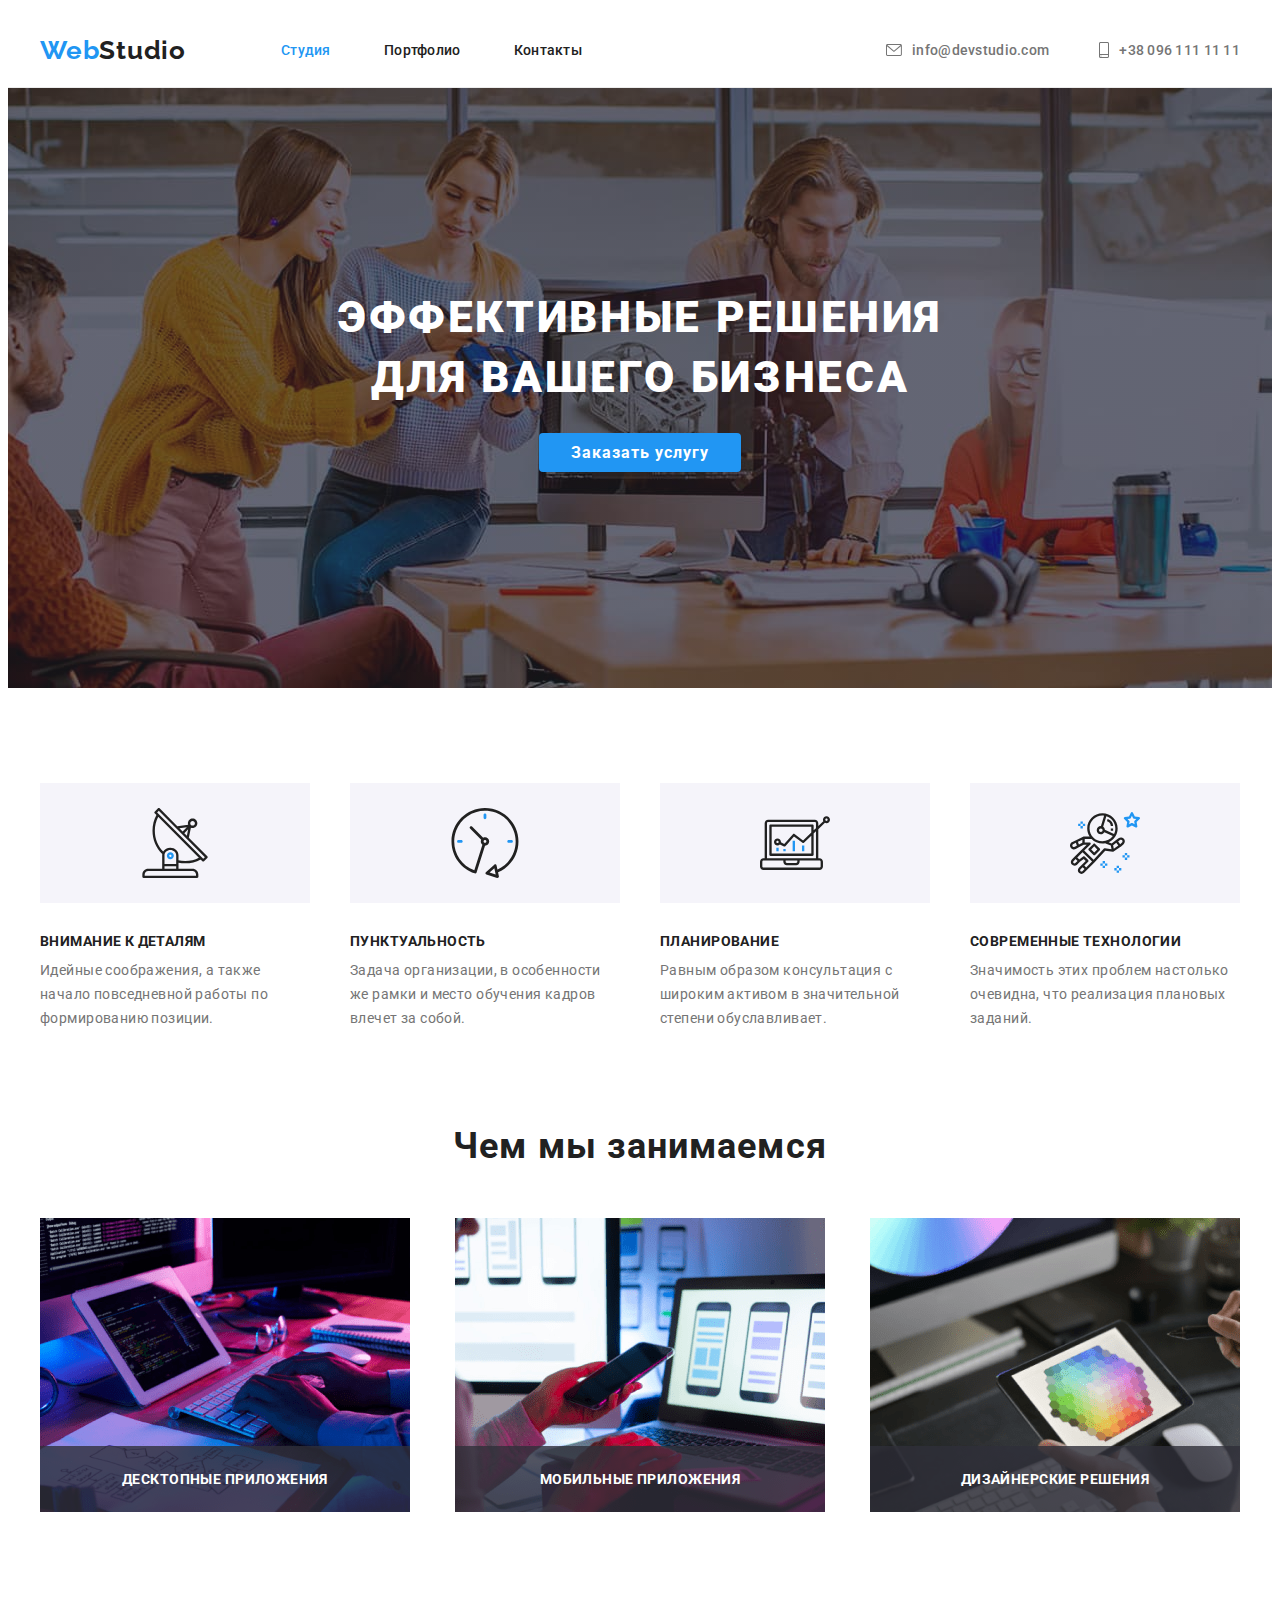
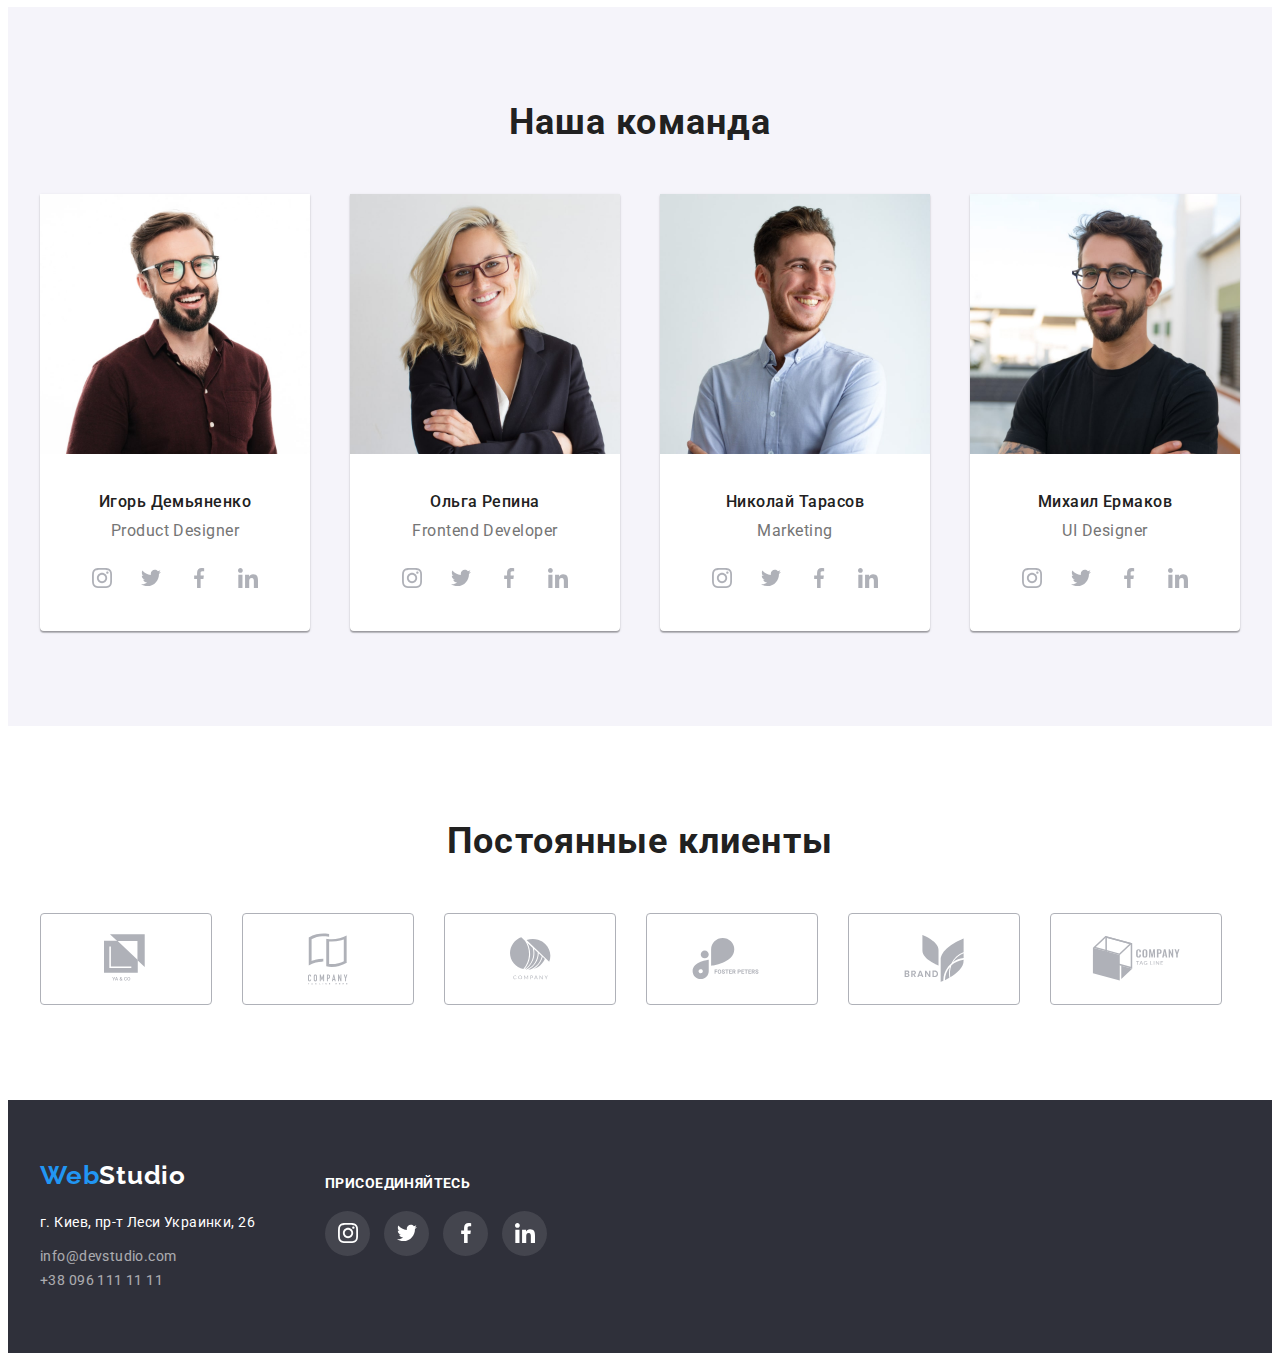
==== index.html @ 0954d355 "1" ====
<!DOCTYPE html>
<html lang="ru">

<head>
    <meta charset="UTF-8" />
    <meta name="viewport" content="width=device-width, initial-scale=1.0" />
    <title>Студия</title>
    <link
        href="https://fonts.googleapis.com/css2?family=Raleway:wght@700&family=Roboto:wght@400;500;700;900&display=swap"
        rel="stylesheet" />
    <link rel="stylesheet" href="https://cdnjs.cloudflare.com/ajax/libs/modern-normalize/1.0.0/modern-normalize.min.css"
        integrity="sha512-ISS7cAi1PEhQ8jnbJpJZMd29NlhNj4AWYyLOSp2CE/CsHxTCu+r+t0D2yoJudVrd0/8fTVPUVDzY5Tvli75u/g=="
        crossorigin="anonymous" />
    <link rel="stylesheet" href="./css/styles.css" />
</head>

<body>
    <!-- навигация+лого -->
    <header class="header">
        <div class="container">
            <nav class="main-nav">
                <a href="./index.html" class="logo"><span>Web</span>Studio</a>
                <ul class="list">
                    <li class="site-nav item">
                        <a href="" class="site-nav current">Студия</a>
                    </li>
                    <li class="site-nav item">
                        <a href="./portfolio.html">Портфолио</a>
                    </li>
                    <li class="site-nav item"><a href="">Контакты</a>
                    </li>
                </ul>
                <ul class="header-mail-tel">
                    <li class="header-center">
                        <a href="" class="link-icons-header item header-center">
                            <svg class="icon-contacts-header" width="16" height="12">
                                <use href="./img/sprite.svg#icon-envelope"></use>
                            </svg>
                            info@devstudio.com
                        </a>
                        <a href="" class="link-icons-header item header-center">
                            <svg class="icon-contacts-header" width="10" height="16">
                                <use href="./img/sprite.svg#icon-smartphone"></use>
                            </svg>
                            +38 096 111 11 11
                        </a>
                    </li>
                </ul>
            </nav>
        </div>
    </header>
    <main>
        <!-- Герой -->
        <div class="overlay">
            <section class="hero">
                <div class="container">
                    <h1 class="hero-title">
                        Эффективные решения<br />для вашего бизнеса
                    </h1>
                    <a href="" class="button" data-modal-open>Заказать услугу</a>
                </div>
            </section>
        </div>
        <!-- Особенности -->
        <section class="section no-padding-bottom">
            <div class="container">
                <!-- <h2>Особенности</h2> -->
                <ul class="section-features list">
                    <li class="features-icons">
                        <div class="background">
                            <svg class="icons-items" width="70" height="70">
                                <use href="./img/sprite.svg#icon-antenna"></use>
                            </svg>
                        </div>
                        <h3 class="section-title-features">Внимание к деталям</h3>
                        <p class="selection-text">
                            Идейные соображения, а также начало повседневной работы по
                            формированию позиции.
                        </p>
                    </li>
                    <li class="features-icons">
                        <div class="background">
                            <svg class="icons-items" width="70" height="70">
                                <use href="./img/sprite.svg#icon-clock"></use>
                            </svg>
                        </div>
                        <h3 class="section-title-features">Пунктуальность</h3>
                        <p class="selection-text">
                            Задача организации, в особенности же рамки и место обучения
                            кадров влечет за собой.
                        </p>
                    </li>
                    <li class="features-icons">
                        <div class="background">
                            <svg class="icons-items" width="70" height="70">
                                <use href="./img/sprite.svg#icon-diagram"></use>
                            </svg>
                        </div>
                        <h3 class="section-title-features">Планирование</h3>
                        <p class="selection-text">
                            Равным образом консультация с широким активом в значительной
                            степени обуславливает.
                        </p>
                    </li>
                    <li class="features-icons">
                        <div class="background">
                            <svg class="icons-items" width="70" height="70">
                                <use href="./img/sprite.svg#icon-astronaut"></use>
                            </svg>
                        </div>
                        <h3 class="section-title-features">Современные технологии</h3>
                        <p class="selection-text">
                            Значимость этих проблем настолько очевидна, что реализация
                            плановых заданий.
                        </p>
                    </li>
                </ul>
            </div>
        </section>
        <!-- Чем мы занимаемся -->
        <section class="section">
            <div class="container">
                <h2 class="section-title">Чем мы занимаемся</h2>
                <ul class="img-works list">
                    <li class="works-items list">
                        <img src="./img/img.png" alt="компьютер" width="370" />
                        <p class="img-works-title">Десктопные приложения</p>
                    </li>
                    <li class="works-items">
                        <img src="./img/img1.png" alt="телефон" width="370" />
                        <p class="img-works-title">Мобильные приложения</p>
                    </li>
                    <li class="works-items">
                        <img src="./img/img2.png" alt="планшет" width="370" />
                        <p class="img-works-title">Дизайнерские решения</p>
                    </li>
                </ul>
            </div>
        </section>
        <!-- Наша команда -->
        <section class="section center team no-padding-bottom">
            <div class="container">
                <h2 class="section-title">Наша команда</h2>
                <ul class="section-names list">
                    <li class="section-names-shadow">
                        <img src="./img/1.jpg" alt="Игорь" width="270" />
                        <div class="section-title-name-position">
                            <h3 class="section-title-names">Игорь Демьяненко</h3>
                            <p class="section-title-position">Product Designer</p>
                            <a href="" class="link-social-icons decoration-no">
                                <svg class="names-social-icons" width="20" height="20">
                                    <use href="./img/sprite.svg#icon-instagram">
                                    </use>
                                </svg>
                            </a>
                            <a href="" class="link-social-icons decoration-no">
                                <svg class="" width="20" height="20">
                                    <use href="./img/sprite.svg#icon-twitter">
                                    </use>
                                </svg>
                            </a>
                            <a href="" class="link-social-icons decoration-no">
                                <svg class="" width="20" height="20">
                                    <use href="./img/sprite.svg#icon-facebook">
                                    </use>
                                </svg>
                            </a>
                            <a href="" class="link-social-icons decoration-no">
                                <svg class="" width="20" height="20">
                                    <use href="./img/sprite.svg#icon-linkedin">
                                    </use>
                                </svg>
                            </a>
                        </div>
                    </li>
                    <li class="section-names-shadow">
                        <img src="./img/2.jpg" alt="Ольга" width="270" />
                        <div class="section-title-name-position list">
                            <h3 class="section-title-names">Ольга Репина</h3>
                            <p class="section-title-position">Frontend Developer</p>
                            <a href="" class="link-social-icons decoration-no">
                                <svg class="names-social-icons" width="20" height="20">
                                    <use href="./img/sprite.svg#icon-instagram">
                                    </use>
                                </svg>
                            </a>
                            <a href="" class="link-social-icons decoration-no">
                                <svg class="names-social-icons" width="20" height="20">
                                    <use href="./img/sprite.svg#icon-twitter">
                                    </use>
                                </svg>
                            </a>
                            <a href="" class="link-social-icons decoration-no">
                                <svg class="names-social-icons" width="20" height="20">
                                    <use href="./img/sprite.svg#icon-facebook">
                                    </use>
                                </svg>
                            </a>
                            <a href="" class="link-social-icons decoration-no">
                                <svg class="names-social-icons" width="20" height="20">
                                    <use href="./img/sprite.svg#icon-linkedin">
                                    </use>
                                </svg>
                            </a>
                        </div>
                    </li>
                    <li class="section-names-shadow">
                        <img src="./img/3.jpg" alt="Николай" width="270" />
                        <div class="section-title-name-position">
                            <h3 class="section-title-names">Николай Тарасов</h3>
                            <p class="section-title-position">Marketing</p>
                            <a href="" class="link-social-icons decoration-no">
                                <svg class="names-social-icons" width="20" height="20">
                                    <use href="./img/sprite.svg#icon-instagram">
                                    </use>
                                </svg>
                            </a>
                            <a href="" class="link-social-icons decoration-no">
                                <svg class="names-social-icons" width="20" height="20">
                                    <use href="./img/sprite.svg#icon-twitter">
                                    </use>
                                </svg>
                            </a>
                            <a href="" class="link-social-icons decoration-no">
                                <svg class="names-social-icons" width="20" height="20">
                                    <use href="./img/sprite.svg#icon-facebook">
                                    </use>
                                </svg>
                            </a>
                            <a href="" class="link-social-icons decoration-no">
                                <svg class="names-social-icons" width="20" height="20">
                                    <use href="./img/sprite.svg#icon-linkedin">
                                    </use>
                                </svg>
                            </a>
                        </div>
                    </li>
                    <li class="section-names-shadow">
                        <img src="./img/4.jpg" alt="Михаил" width="270" />
                        <div class="section-title-name-position">
                            <h3 class="section-title-names">Михаил Ермаков</h3>
                            <p class="section-title-position">UI Designer</p>
                            <a href="" class="link-social-icons decoration-no">
                                <svg class="names-social-icons" width="20" height="20">
                                    <use href="./img/sprite.svg#icon-instagram">
                                    </use>
                                </svg>
                            </a>
                            <a href="" class="link-social-icons decoration-no">
                                <svg class="names-social-icons" width="20" height="20">
                                    <use href="./img/sprite.svg#icon-twitter">
                                    </use>
                                </svg>
                            </a>
                            <a href="" class="link-social-icons decoration-no">
                                <svg class="names-social-icons" width="20" height="20">
                                    <use href="./img/sprite.svg#icon-facebook">
                                    </use>
                                </svg>
                            </a>
                            <a href="" class="link-social-icons decoration-no">
                                <svg class="names-social-icons" width="20" height="20">
                                    <use href="./img/sprite.svg#icon-linkedin">
                                    </use>
                                </svg>
                            </a>
                        </div>
                    </li>
                </ul>
            </div>
        </section>
        <!-- Постоянные клиенты -->
        <section class="section center">
            <div class="container">
                <h2 class="section-title">Постоянные клиенты</h2>
                <ul class="clients list">
                    <li class="">
                        <a href="" class="clients-button list">
                            <svg class="clients-icons" width="45px" height="50px">
                                <use href="./img/sprite.svg#icon-logo-1"></use>
                            </svg>
                        </a>
                    </li>
                    <li class="">
                        <a href="" class="clients-button list">
                            <svg class="clients-icons" width="40px" height="52px">
                                <use href="./img/sprite.svg#icon-logo-2"></use>
                            </svg>
                        </a>
                    </li>
                    <li class="">
                        <a href="" class="clients-button list">
                            <svg class="clients-icons" width="41px" height="43px">
                                <use href="./img/sprite.svg#icon-logo-3"></use>
                            </svg>
                        </a>
                    </li>
                    <li class="">
                        <a href="" class="clients-button list">
                            <svg class="clients-icons" width="80px" height="42px">
                                <use href="./img/sprite.svg#icon-logo-4"></use>
                            </svg>
                        </a>
                    </li>
                    <li class="">
                        <a class="clients-button list">
                            <svg class="clients-icons" width="60px" height="47px">
                                <use href="./img/sprite.svg#icon-logo-5"></use>
                            </svg>
                        </a>
                    </li>
                    <li class="">
                        <a class="clients-button list">
                            <svg class="clients-icons" width="89px" height="45px">
                                <use href="./img/sprite.svg#icon-logo-6"></use>
                            </svg>
                        </a>
                    </li>
                </ul>
            </div>
        </section>
    </main>
    <!-- Подвал -->
    <footer class="footer">
        <div class="container footer-container-list">
            <div class="footer-container">
                <div class="footer-container-items">
                    <a href="./index.html" class="logo-footer"><span>Web</span>Studio</a>
                </div>
                <ul class="footer-contacts footer-container-items list">
                    <li class="footer-address">г. Киев, пр-т Леси Украинки, 26</li>
                    <li class="footer-address-mail-tel">
                        <a href="mailto:">info@devstudio.com</a>
                    </li>
                    <li class="footer-address-mail-tel">
                        <a href="tel:">+38 096 111 11 11</a>
                    </li>
                </ul>
            </div>
            <ul class="footer-icons list">
                <li class="">
                    <h3 class="section-title-footer">присоединяйтесь</h3>
                    <a href="" class="link-social-icons-footer">
                        <svg class="" width="20" height="20">
                            <use href="./img/sprite.svg#icon-instagram">
                            </use>
                        </svg>
                    </a>
                    <a href="" class="link-social-icons-footer">
                        <svg class="" width="20" height="20">
                            <use href="./img/sprite.svg#icon-twitter">
                            </use>
                        </svg>
                    </a>
                    <a href="" class="link-social-icons-footer">
                        <svg class="" width="20" height="20">
                            <use href="./img/sprite.svg#icon-facebook">
                            </use>
                        </svg>
                    </a>
                    <a href="" class="link-social-icons-footer">
                        <svg class="" width="20" height="20">
                            <use href="./img/sprite.svg#icon-linkedin">
                            </use>
                        </svg>
                    </a>
                </li>
            </ul>
        </div>
    </footer>
    <div class="backdrop is-hidden" data-modal>
        <div class="modal">
            <button type="button" class="close-btn" data-modal-close>
                <svg width="11" height="11">
                    <use href="./img/sprite.svg#icon-close-black-18dp">

                    </use>
                </svg>
            </button>
        </div>
    </div>
    <script src="./js/modal.js"></script>
</body>

</html>
---- css/styles.css ----
:root {
  --primary-text-color: #212121;
  --title-text-color: #757575;
  --accent-color: #2196f3;
  --white-color: #ffffff;
  --background: #2f303a;
  --button-bgr: #f5f4fa;
  --bacground-secondary: #f5f4fa;
  --icons: #afb1b8;
  --timing-function: cubic-bezier(0.4, 0, 0.2, 1);
}

body {
  background: #ffffff;
  color: #212121;
  font-family: Roboto, sans-serif;
}

/* Цвет основного текста #212121; */
/* вторичный текст текста  #757575 */
/* белый #FFFFFF */
/* акцент #2196F3 */
/* вторичный цвет фона #E5E5E5 */
h1,
h2,
h3,
h4,
p {
  margin: 0;
}
.logo,
.logo-footer {
  color: var(--primary-text-color);
  font-family: Raleway;
  font-weight: 700;
  font-size: 26px;
  line-height: 1.192;
  letter-spacing: 0.03em;
  text-decoration: none;
}
.logo {
  margin-right: 45px;
}
.logo span {
  color: var(--accent-color);
}
.container {
  width: 1200px;
  padding-left: 15px;
  padding-right: 15px;
  margin-left: auto;
  margin-right: auto;
}

/* header */

.header {
  font-size: 14px;
  line-height: 1.142;
  letter-spacing: 0.02em;
  padding-top: 20px;
  padding-bottom: 15px;
  border-bottom: 1px solid #ececec;
}
.main-nav {
  display: flex;
  align-items: center;
}
.site-nav {
  display: initial;
  position: relative;
  padding-top: 25px;
  padding-bottom: 29px;
  left: 0;
  bottom: 0;
  margin-left: 50px;
}
.site-nav::after {
  content: "";
  position: absolute;
  left: 0;
  bottom: 0;
  display: block;
  width: 0%;
  height: 5px;
  background-color: var(--accent-color);
  transition: width 250ms var(--timing-function);
}
.site-nav:hover::after {
  width: 100%;
}

.site-nav a {
  color: var(--primary-text-color);
  text-decoration: none;
  font-weight: 500;
  margin: 0;

  transition-property: color;
  transition-duration: 250ms;
  transition-timing-function: cubic-bezier(0.4, 0, 0.2, 1);
}
.site-nav .item + .item {
  margin-left: 40px;
}
.site-nav .item {
  list-style: none;
  margin-left: 90px;
}
.site-nav :hover,
.site-nav :focus {
  color: var(--accent-color);
}
.site-nav.current {
  color: var(--accent-color);
}
.header-mail-tel {
  align-items: center;
  font-weight: 500;
  margin-left: auto;
  list-style: none;
}
.header-mail-tel .item + .item {
  padding-left: 50px;
}
.header-center {
  display: flex;
  align-items: center;
}
.link-icons-header:hover .icon-contacts-header {
  fill: var(--accent-color);
}
.link-icons-header:hover {
  color: var(--accent-color);
}
.icon-contacts-header {
  fill: var(--title-text-color);
  margin-right: 10px;
  transition-property: fill;
  transition-duration: 250ms;
  transition-timing-function: cubic-bezier(0.4, 0, 0.2, 1);
}
.link-icons-header {
  color: var(--title-text-color);
  text-decoration: none;
  transition-property: color;
  transition-duration: 250ms;
  transition-timing-function: cubic-bezier(0.4, 0, 0.2, 1);
}
/* Герой */
.overlay {
  max-width: 1600px;
  min-height: 600px;
  margin-left: auto;
  margin-right: auto;
  background-image: linear-gradient(
      to right,
      rgba(47, 48, 58, 0.4),
      rgba(47, 48, 58, 0.4)
    ),
    url(../img/bg.jpg);
  background-repeat: no-repeat;
  background-position: center;
  background-size: cover;
}
.hero {
  text-align: center;
  margin: 0;
  padding-bottom: 200px;
  padding-top: 200px;
}
.hero-title {
  margin: 0;
  font-weight: 900;
  font-size: 44px;
  line-height: 1.363;
  letter-spacing: 0.06em;
  text-transform: uppercase;
  color: var(--white-color);
  padding-bottom: 30px;
}
/* Button */
.button {
  min-width: 200px;
  color: var(--white-color);
  background: var(--accent-color);
  border-radius: 4px;
  padding: 10px 32px;
  font-weight: bold;
  font-size: 16px;
  line-height: 1.875;
  text-decoration: none;
  letter-spacing: 0.06em;
  box-shadow: 0px 4px 4px rgba(0, 0, 0, 0.15);
}
.button-portfolio {
  display: inline-block;
  list-style: none;
  font-size: 16px;
  line-height: 1.625;
  letter-spacing: 0.03em;
  padding-bottom: 50px;
  margin: 0;
  padding-left: 0;
}
.button-portfolio-item {
  background-color: var(--button-bgr);
  border-radius: 4px;
  color: var(--primary-text-color);
  padding: 6px 22px;
  border: none;
  line-height: 1.625;
  text-align: center;
  font-weight: 500;

  transition-property: color, background-color, box-shadow;
  transition-duration: 250ms;
  transition-timing-function: cubic-bezier(0.4, 0, 0.2, 1);
}
.button-portfolio-item:hover,
.button-portfolio-item:focus {
  min-width: 70px;
  border-radius: 4px;
  color: var(--white-color);
  background-color: var(--accent-color);
  text-align: center;
  border: none;
  box-shadow: 0px 4px 4px rgba(0, 0, 0, 0.15);
  cursor: pointer;
}
.button-portfolio {
  display: flex;
  justify-content: center;
}
.button-portfolio .item + .item {
  margin-left: 8px;
}
/* Особенности */
section {
  color: var(--title-text-color);
  font-size: 14px;
  line-height: 1.714;
  letter-spacing: 0.03em;
  padding-top: 95px;
  padding-bottom: 95px;
}
.section-features {
  display: flex;
  justify-content: space-between;
}
.features-icons {
  /* height: 120px; */
}
.icons-items {
  display: flex;
  margin: auto;
  height: 120px;
  background-color: var(--bacground-secondary);
  background-size: 270px 120px;
}
.section-title-features {
  width: 270px;
  color: var(--primary-text-color);
  font-weight: 700;
  font-size: 14px;
  line-height: 1.142;
  text-transform: uppercase;
  padding-top: 30px;
  padding-bottom: 10px;
  margin-top: 0;
}
.selection-text {
  width: 270px;
}
.section li {
  list-style: none;
}
.list {
  padding: 0;
  margin: 0;
}

/* Чем мы занимаемся */
.section-title {
  font-weight: 700;
  font-size: 36px;
  line-height: 1.166;
  text-align: center;
  letter-spacing: 0.03em;
  color: var(--primary-text-color);
  margin-top: 0;
  padding-bottom: 50px;
}
.img-works {
  display: flex;
  justify-content: space-between;
}
.works-items {
  display: flex;
  position: relative;
  align-items: flex-end;
}
.img-works-title {
  background: rgba(47, 48, 58, 0.8);
  text-transform: uppercase;
  color: var(--white-color);
  font-weight: 700;
  font-size: 14px;
  line-height: 0.857;
  text-align: center;
  position: absolute;
  width: 100%;
  padding: 27px 0;
}
.center {
  text-align: center;
}
/* наша команда */
.team {
  background-color: var(--bacground-secondary);
  margin-bottom: 0;
  padding-top: 95px;
}
.section-names {
  display: flex;
  justify-content: space-between;
  padding-bottom: 95px;
}
.section-title-names,
.section-title-position {
  color: var(--primary-text-color);
  font-weight: 500;
  font-size: 16px;
  line-height: 1.187;
  letter-spacing: 0.03em;
}
.section-title-name-position {
  padding: 30px 0;
}
.section-title-position {
  color: var(--title-text-color);
  font-weight: normal;
  padding-top: 10px;
  padding-bottom: 16px;
}
.section-names-shadow {
  background: var(--white-color);
  box-shadow: 0px 1px 3px rgba(0, 0, 0, 0.12), 0px 1px 1px rgba(0, 0, 0, 0.14),
    0px 2px 1px rgba(0, 0, 0, 0.2);
  border-radius: 0px 0px 4px 4px;
}
.decoration-no {
  text-decoration: none;
}
.link-social-icons:hover {
  background-color: var(--accent-color);
  fill: var(--white-color);
}
.link-social-icons {
  display: inline-flex;
  justify-content: center;
  align-items: center;
  width: 45px;
  height: 45px;
  border-radius: 50%;
  background-color: var(--white-color);
  fill: var(--icons);
  transition-property: background-color;
  transition-duration: 250ms;
  transition-timing-function: cubic-bezier(0.4, 0, 0.2, 1);
}
/* Постоянные клиенты */
.clients {
  display: flex;
}
.clients-button {
  display: flex;
  justify-content: center;
  align-items: center;
  width: 170px;
  height: 90px;
  border: 1px solid #afb1b8;
  border-radius: 4px;
  margin-right: 30px;
  background: transparent;
  cursor: pointer;

  transition-property: border;
  transition-duration: 250ms;
  transition-timing-function: cubic-bezier(0.4, 0, 0.2, 1);
}
.clients-icons {
  fill: var(--icons);
  transition-property: fill;
  transition-duration: 250ms;
  transition-timing-function: cubic-bezier(0.4, 0, 0.2, 1);
}
.clients-button:hover .clients-icons,
.clients-button:focus {
  fill: var(--accent-color);
}
.clients-button:hover,
.clients-button:focus {
  border-color: var(--accent-color);
}
/* подвал */
.footer {
  background: var(--background);
  padding-top: 60px;
  padding-bottom: 60px;
}
.logo-footer {
  color: var(--white-color);
}
.footer-contacts {
  font-size: 14px;
  line-height: 1.714;
  letter-spacing: 0.03em;
  list-style: none;
  padding-top: 20px;
}
.footer-address,
.footer-address-mail-tel a {
  text-decoration: none;
  color: var(--white-color);
  padding-bottom: 10px;
}
.footer-address-mail-tel a {
  color: var(--white-color);
  opacity: 60%;
  padding-bottom: 10px;
}
.footer-address-mail-tel a:hover {
  color: var(--accent-color);
  opacity: 100%;
}
.logo-footer span {
  color: var(--accent-color);
}

/* Соц сети футера */

.footer-icons {
  display: flex;
  list-style: none;
  margin-left: 70px;
}
.footer-container-list {
  display: flex;
}
.section-title-footer {
  color: var(--white-color);
  font-weight: 700;
  font-size: 14px;
  line-height: 1.142;
  text-transform: uppercase;
  padding-top: 15px;
  padding-bottom: 20px;
  letter-spacing: 0.03em;
}
.link-social-icons-footer {
  display: inline-flex;
  justify-content: center;
  align-items: center;
  width: 45px;
  height: 45px;
  border-radius: 50%;
  background-color: rgba(255, 255, 255, 0.1);
  fill: var(--white-color);
  margin-right: 10px;

  transition-property: background-color;
  transition-duration: 250ms;
  transition-timing-function: cubic-bezier(0.4, 0, 0.2, 1);
}
.link-social-icons-footer:hover {
  background-color: var(--accent-color);
}
/* Портфолио */
.portfolio-works {
  display: flex;
  flex-wrap: wrap;
  justify-content: space-between;
  list-style: none;
}
.portfolio-img-title {
  background: rgba(33, 150, 243, 0.9);
  color: var(--white-color);
  font-size: 18px;
  line-height: 1.555;
  letter-spacing: 0.03em;
  padding: 63px 24px;
  position: absolute;
  width: 100%;
  height: 294px;

  transform: translateX(100%);
  transition: transform 1000ms var(--timing-function);
  /* transform: scale(0) rotate(0);
  transition: transform 1000ms var(--timing-function); */
}
.outline:hover .portfolio-img-title {
  transform: translateX(0%);
  /* transform: scale(1) rotate(360deg); */
}
.portfolio-title-text {
  padding: 20px 24px;
}
.portfolio-works-title {
  color: var(--primary-text-color);
  font-weight: 700;
  font-size: 18px;
  line-height: 2;
  letter-spacing: 0.06em;
  margin: 0;
}
.portfolio-works-text {
  color: var(--title-text-color);
  font-size: 16px;
  line-height: 1.875;
  letter-spacing: 0.03em;
  margin: 0;
  padding-top: 4px;
}
.background {
  width: 270px;
  height: 120px;
  background-color: var(--bacground-secondary);
}
.outline {
  border: 1px solid #ececec;
  margin-bottom: 30px;
  max-width: 370px;
  position: relative;
  display: grid;
  overflow: hidden;

  transition-property: box-shadow;
  transition-duration: 250ms;
  transition-timing-function: cubic-bezier(0.4, 0, 0.2, 1);
}
.outline:hover {
  cursor: pointer;
  box-shadow: 0px 1px 1px rgba(0, 0, 0, 0.12), 0px 4px 4px rgba(0, 0, 0, 0.06),
    1px 4px 6px rgba(0, 0, 0, 0.16);
}
.no-margin-bottom {
  padding-bottom: 65px;
}
.no-padding-bottom {
  padding-bottom: 0;
}
/* Модалка */
.backdrop {
  position: fixed;
  left: 0;
  top: 0;
  width: 100%;
  height: 100%;
  background-color: rgba(0, 0, 0, 0.2);
}
.modal {
  position: absolute;
  top: 50%;
  left: 50%;
  transform: translate(-50%, -50%);
  width: 528px;
  min-height: 581px;
  background-color: var(--white-color);
  box-shadow: 0px 1px 3px rgba(0, 0, 0, 0.12), 0px 1px 1px rgba(0, 0, 0, 0.14),
    0px 2px 1px rgba(0, 0, 0, 0.2);
  border-radius: 4px;
}
.close-btn {
  border-radius: 50px;
  background: #ffffff;
  border: 1px solid rgba(0, 0, 0, 0.1);
  cursor: pointer;
  position: absolute;
  top: 8px;
  right: 8px;
}
.is-hidden {
  opacity: 0;
  visibility: hidden;
  pointer-events: none;
}
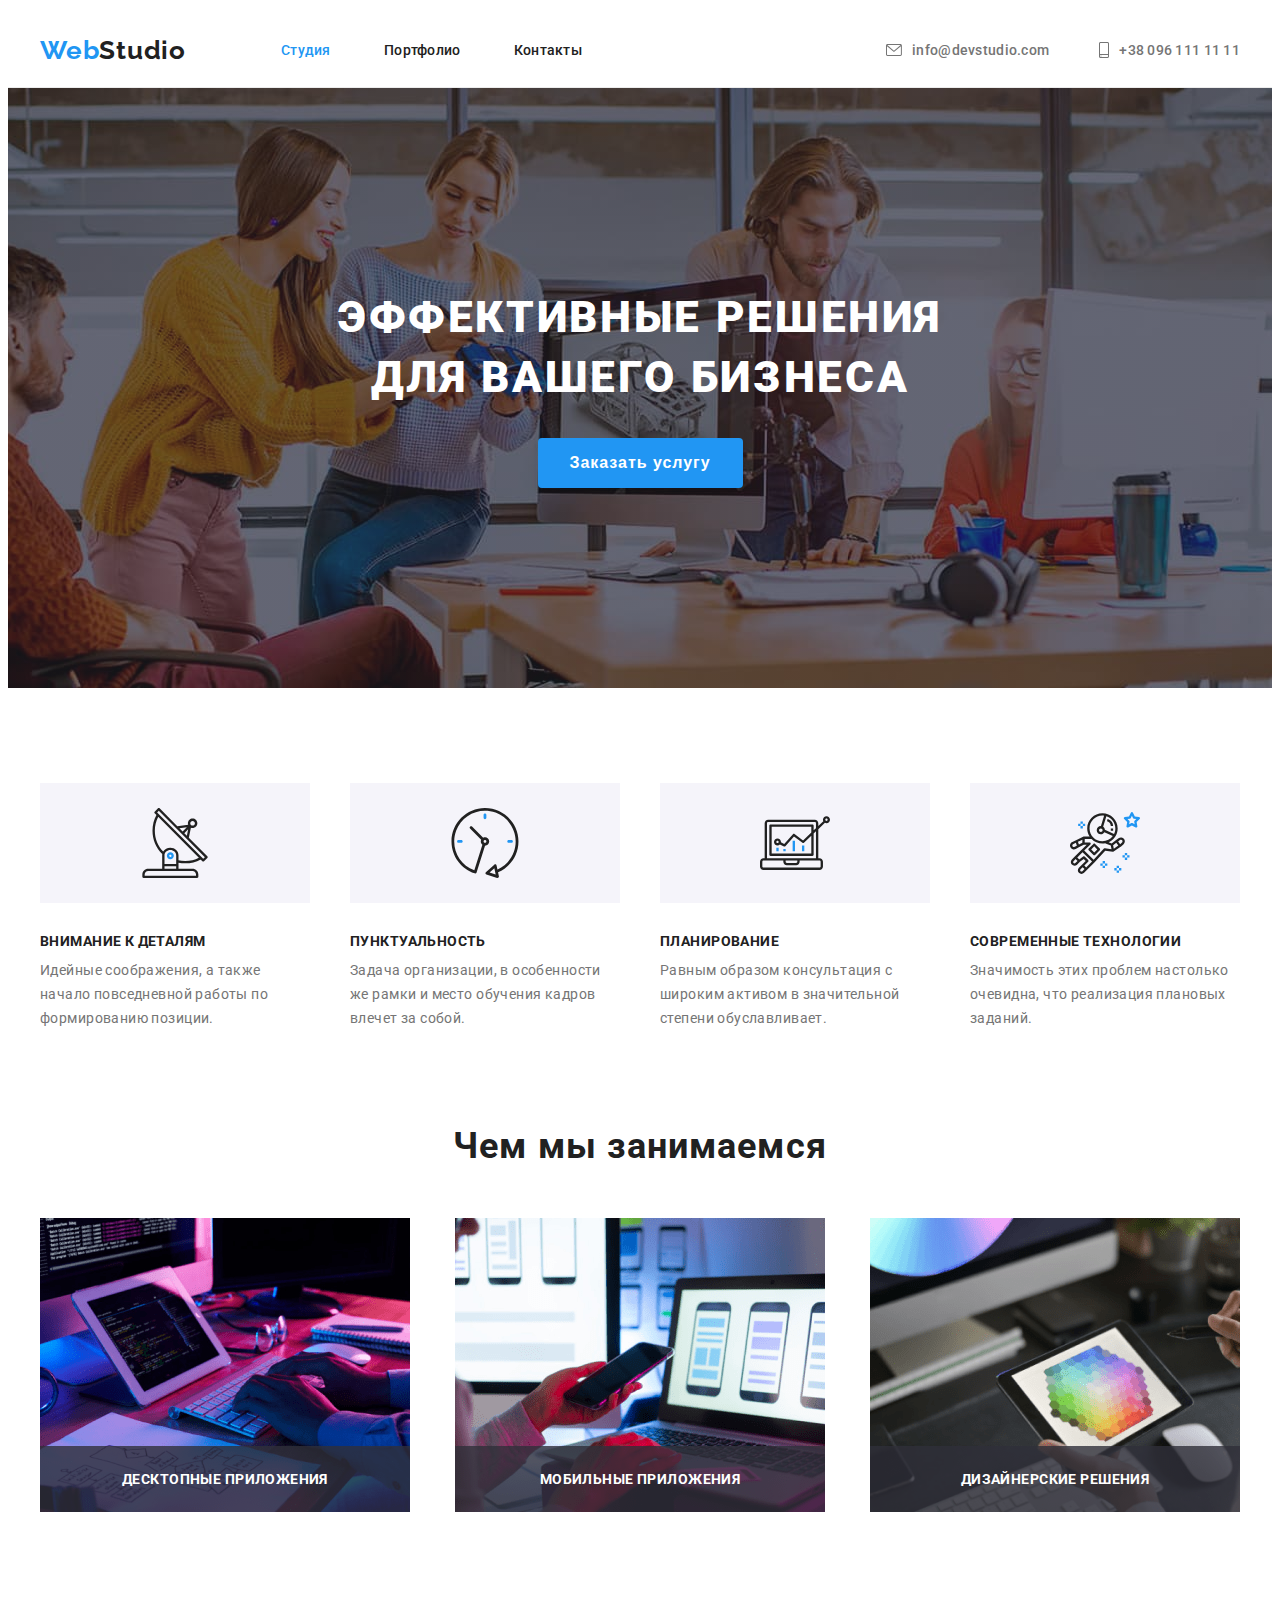
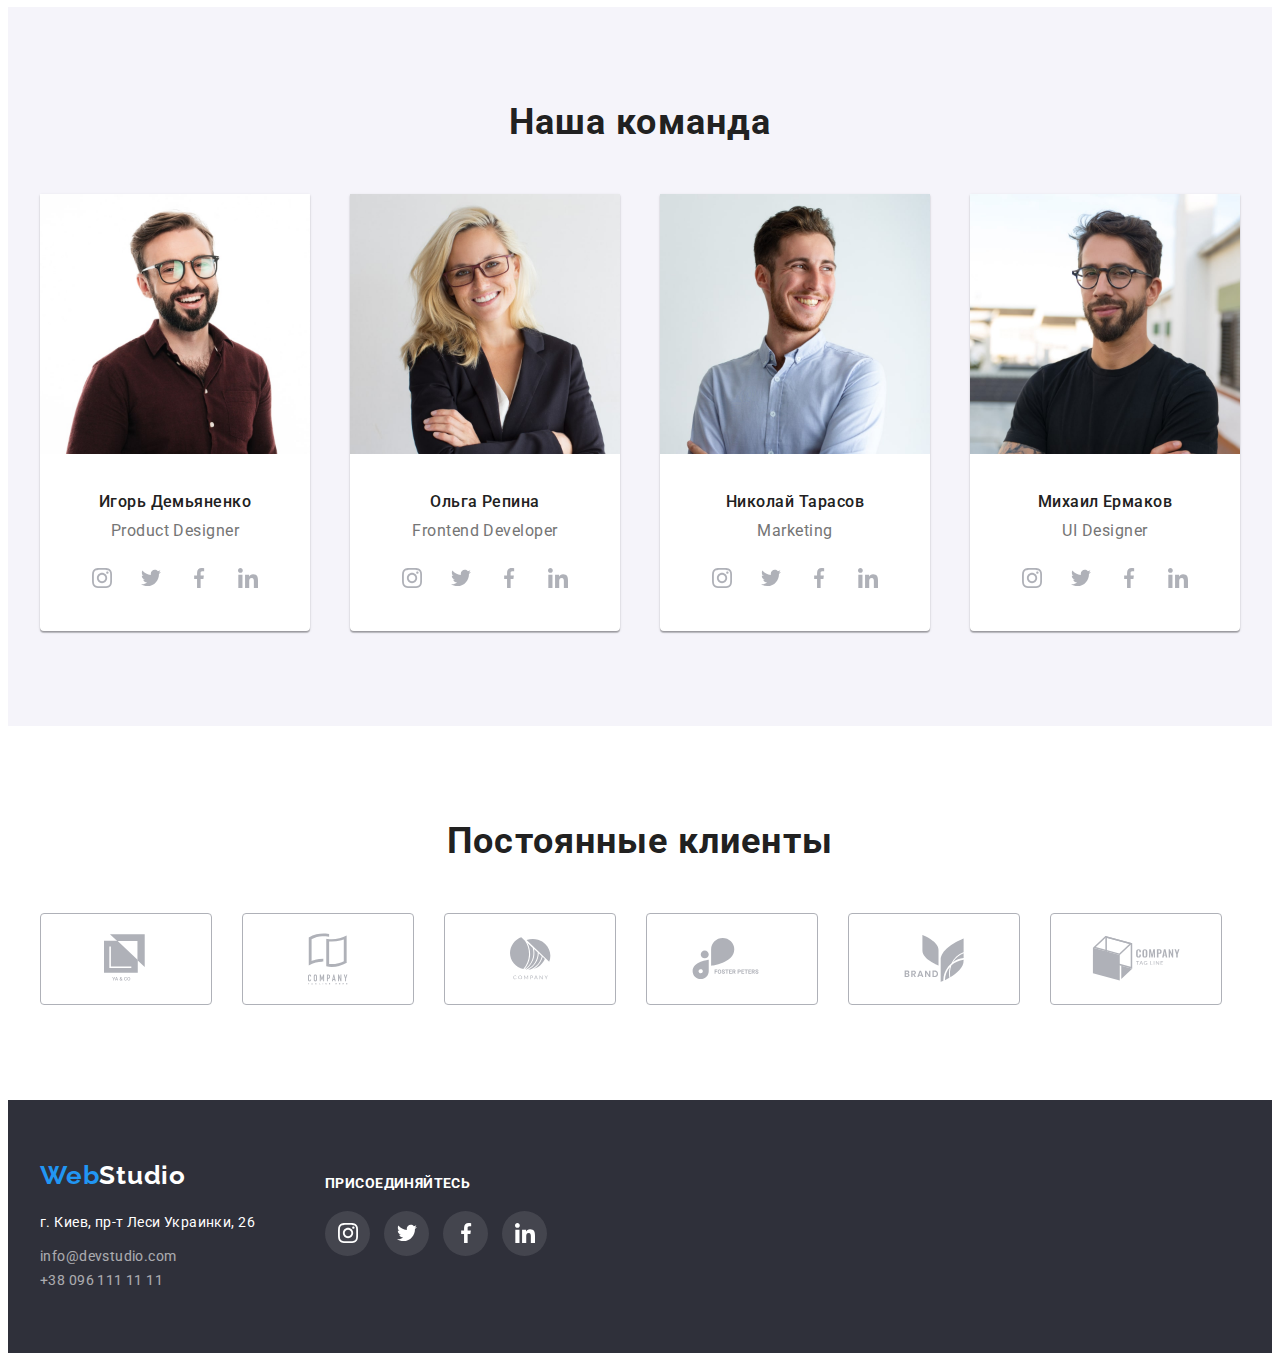
==== commit dcb8e6c9: "1" ====
--- a/index.html
+++ b/index.html
@@ -57,7 +57,7 @@
                     <h1 class="hero-title">
                         Эффективные решения<br />для вашего бизнеса
                     </h1>
-                    <a href="" class="button" data-modal-open>Заказать услугу</a>
+                    <button href="" class="button btn" data-modal-open>Заказать услугу</button>
                 </div>
             </section>
         </div>
@@ -371,7 +371,7 @@
     <div class="backdrop is-hidden" data-modal>
         <div class="modal">
             <button type="button" class="close-btn" data-modal-close>
-                <svg width="11" height="11">
+                <svg width="18" height="18">
                     <use href="./img/sprite.svg#icon-close-black-18dp">
 
                     </use>
--- a/css/styles.css
+++ b/css/styles.css
@@ -193,6 +193,9 @@
   letter-spacing: 0.06em;
   box-shadow: 0px 4px 4px rgba(0, 0, 0, 0.15);
 }
+.btn {
+  border: none;
+}
 .button-portfolio {
   display: inline-block;
   list-style: none;
@@ -572,6 +575,7 @@
   border-radius: 4px;
 }
 .close-btn {
+  display: inline-flex;
   border-radius: 50px;
   background: #ffffff;
   border: 1px solid rgba(0, 0, 0, 0.1);
@@ -579,6 +583,7 @@
   position: absolute;
   top: 8px;
   right: 8px;
+  padding: 6px;
 }
 .is-hidden {
   opacity: 0;
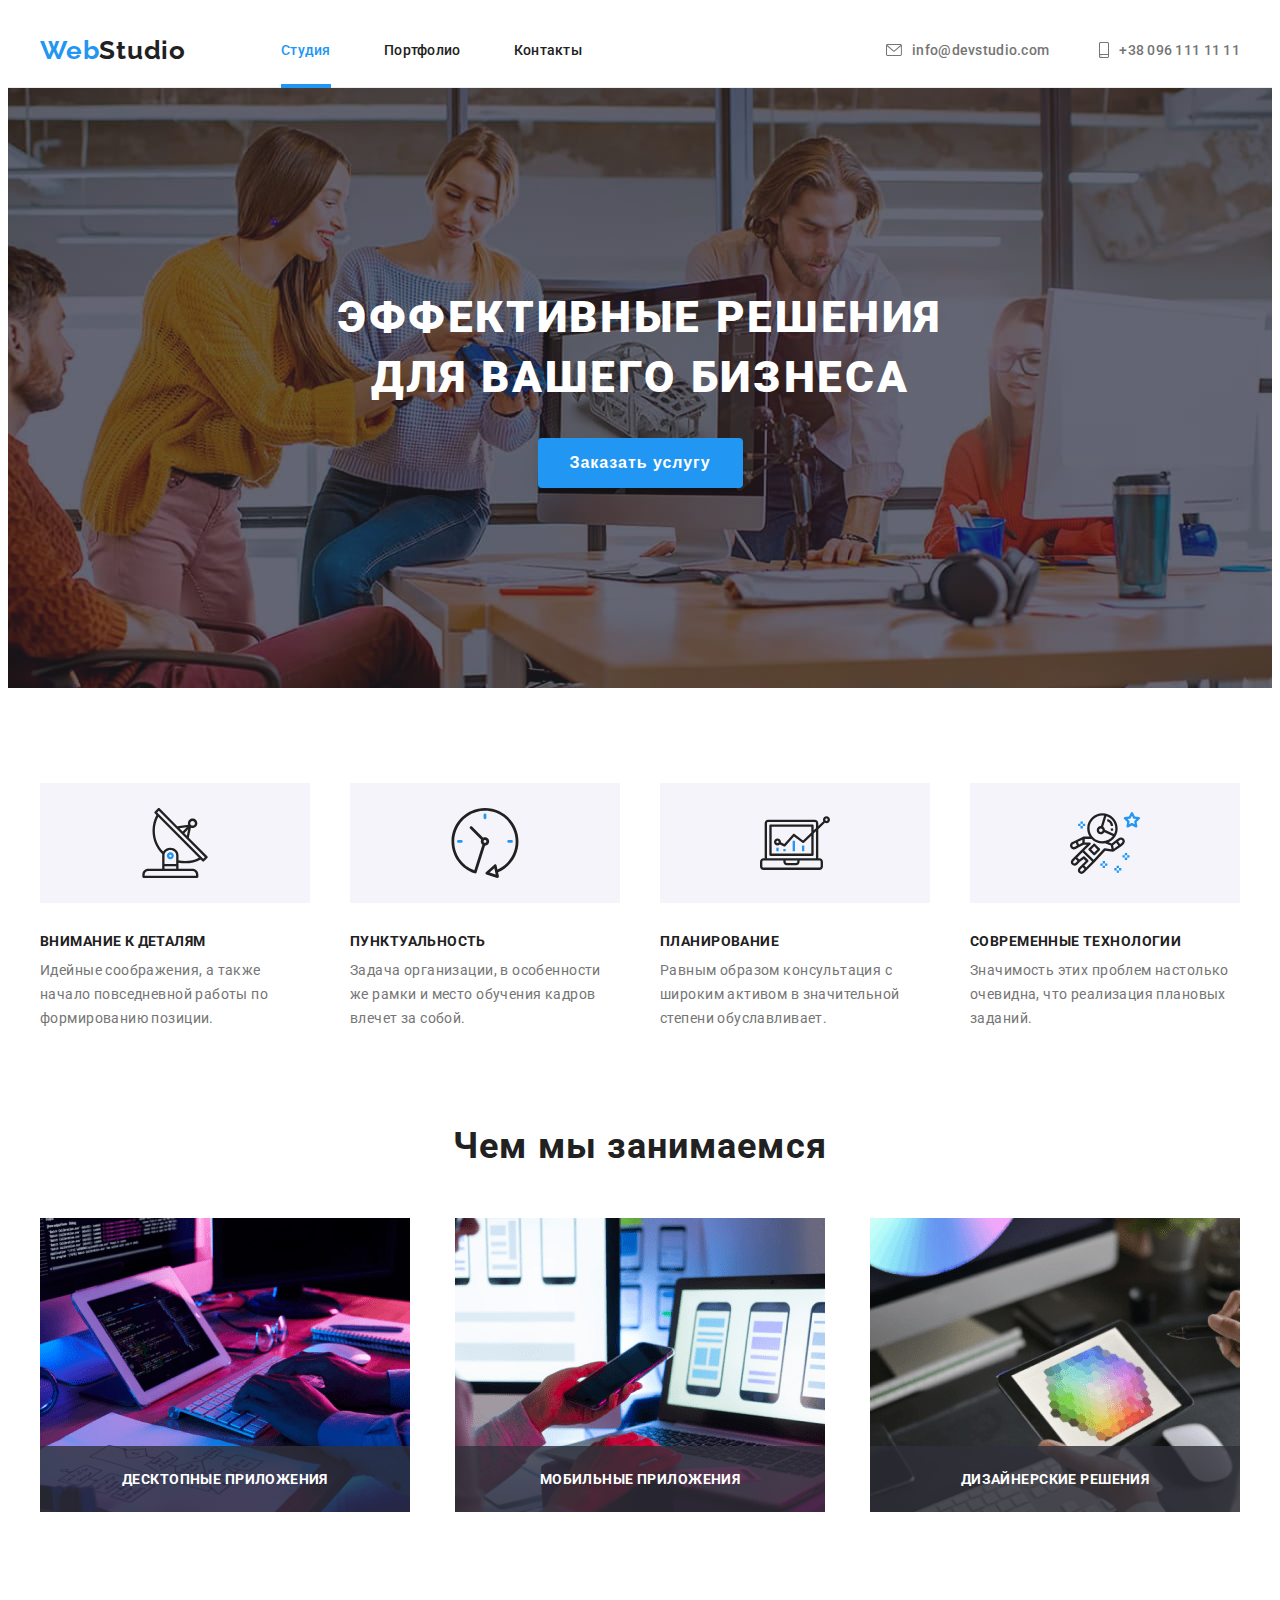
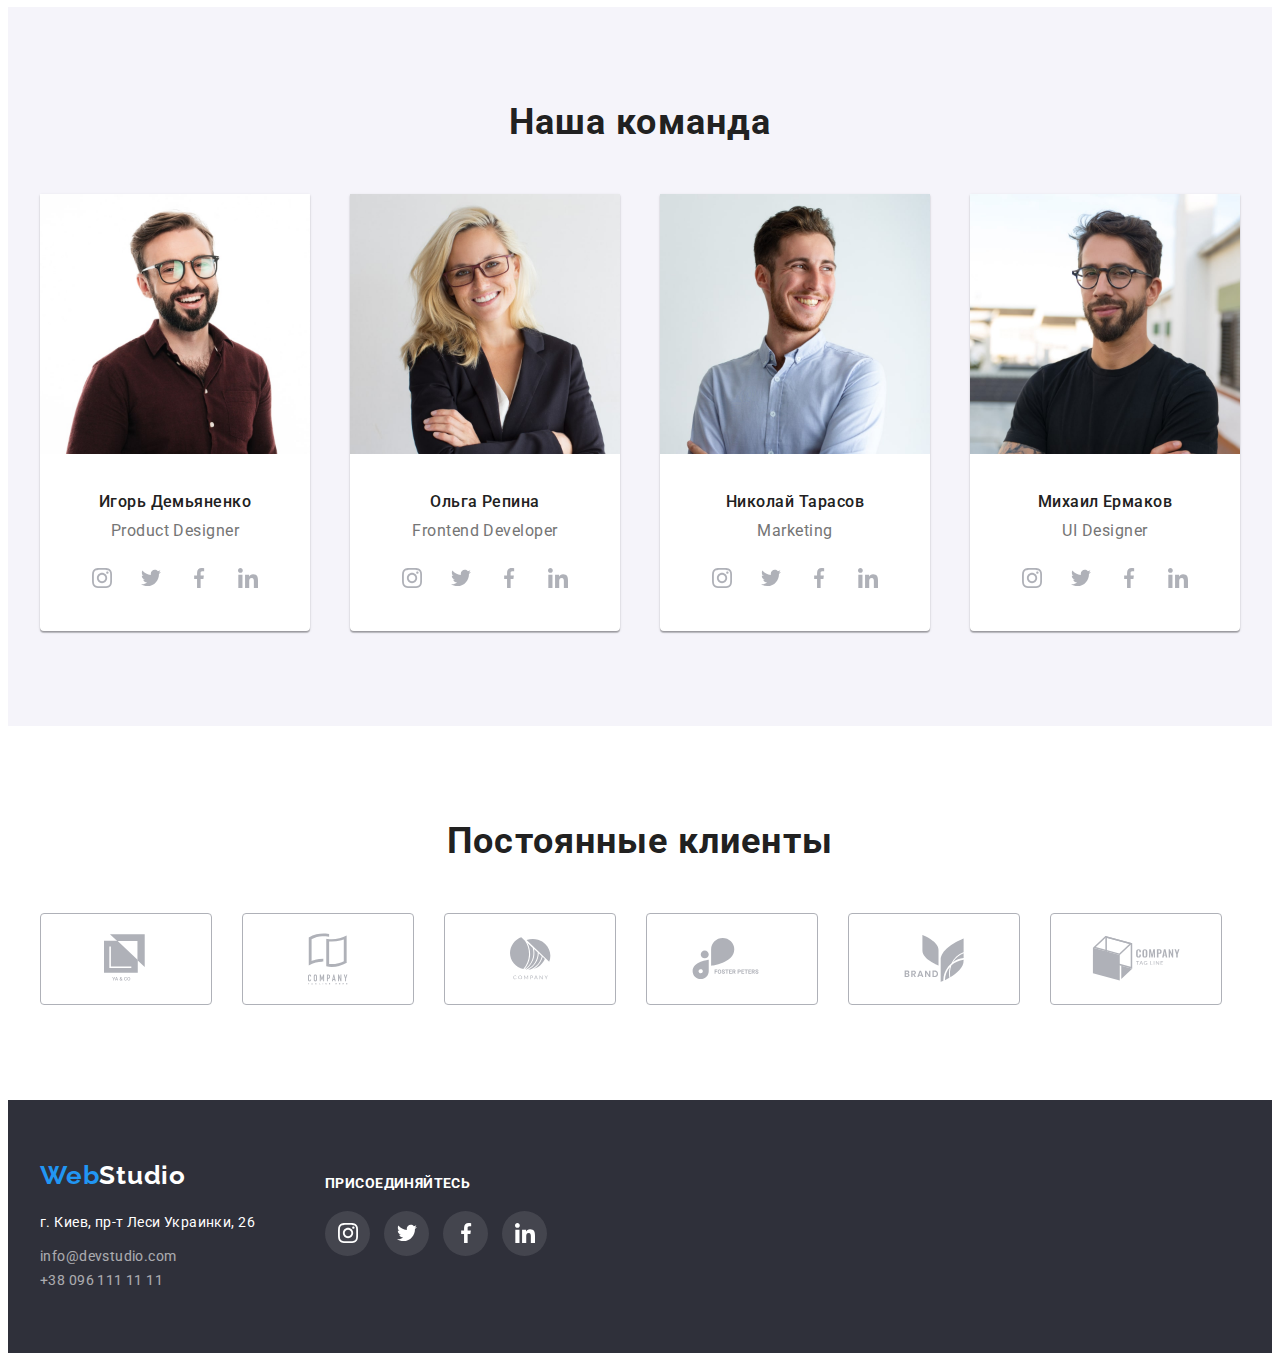
==== commit 381ef4af: "1" ====
--- a/index.html
+++ b/index.html
@@ -21,13 +21,13 @@
             <nav class="main-nav">
                 <a href="./index.html" class="logo"><span>Web</span>Studio</a>
                 <ul class="list">
-                    <li class="site-nav item">
-                        <a href="" class="site-nav current">Студия</a>
-                    </li>
-                    <li class="site-nav item">
+                    <li class="site-nav">
+                        <a href="" class=" site-nav current current-border">Студия</a>
+                    </li>
+                    <li class="site-nav">
                         <a href="./portfolio.html">Портфолио</a>
                     </li>
-                    <li class="site-nav item"><a href="">Контакты</a>
+                    <li class="site-nav"><a href="">Контакты</a>
                     </li>
                 </ul>
                 <ul class="header-mail-tel">
--- a/css/styles.css
+++ b/css/styles.css
@@ -95,10 +95,6 @@
   text-decoration: none;
   font-weight: 500;
   margin: 0;
-
-  transition-property: color;
-  transition-duration: 250ms;
-  transition-timing-function: cubic-bezier(0.4, 0, 0.2, 1);
 }
 .site-nav .item + .item {
   margin-left: 40px;
@@ -113,6 +109,11 @@
 }
 .site-nav.current {
   color: var(--accent-color);
+}
+.current-border {
+  border-bottom: solid 4px var(--accent-color);
+  padding-bottom: 26px;
+  width: 100%;
 }
 .header-mail-tel {
   align-items: center;
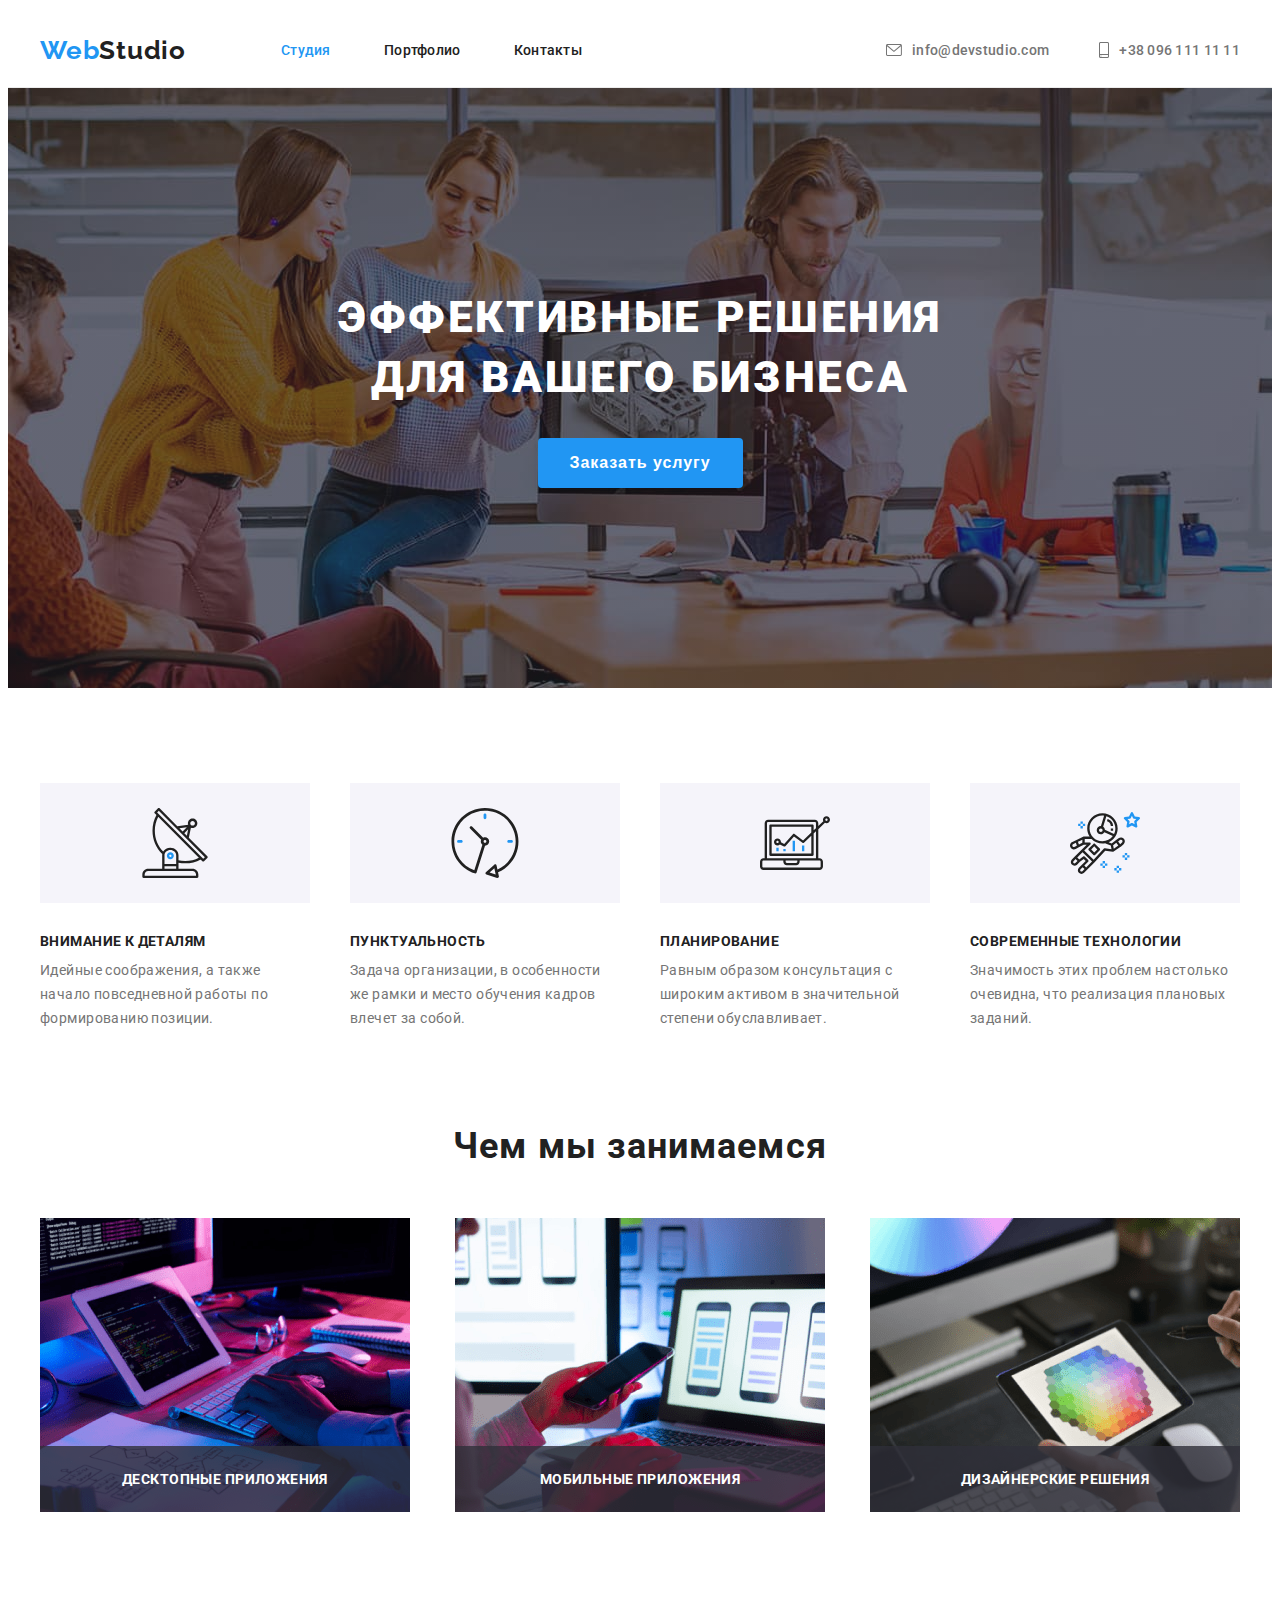
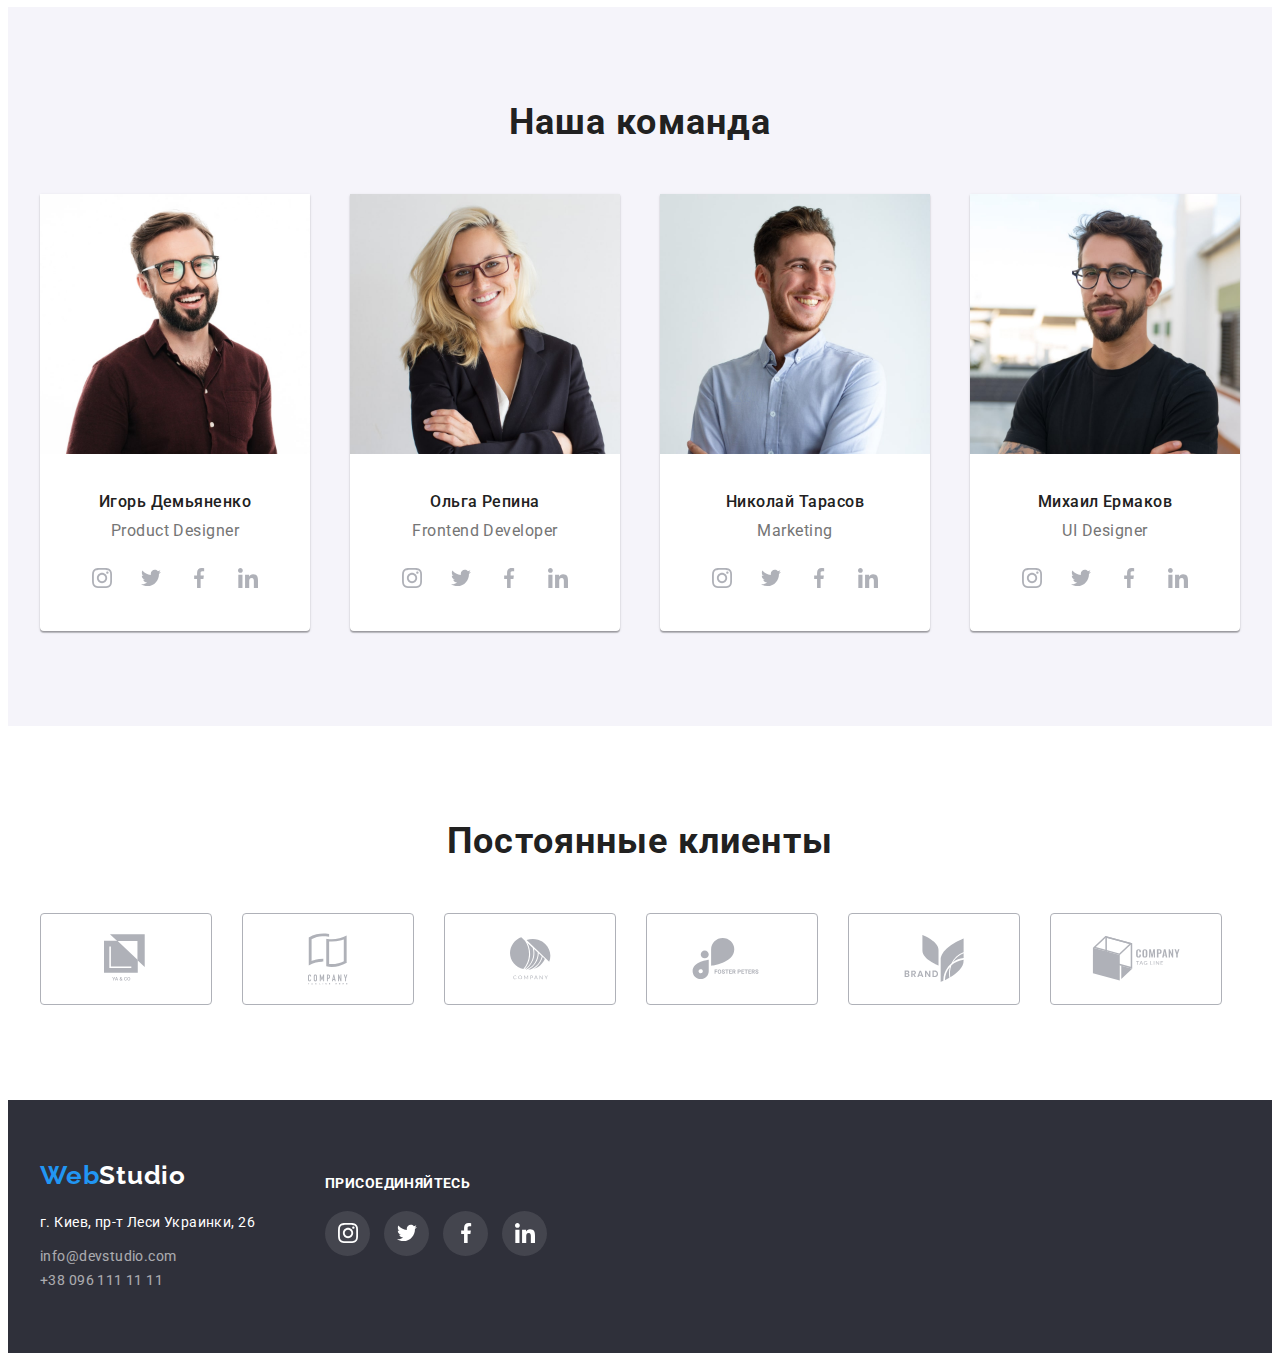
==== commit dbbf922c: "1" ====
--- a/index.html
+++ b/index.html
@@ -21,13 +21,13 @@
             <nav class="main-nav">
                 <a href="./index.html" class="logo"><span>Web</span>Studio</a>
                 <ul class="list">
-                    <li class="site-nav">
-                        <a href="" class=" site-nav current current-border">Студия</a>
-                    </li>
-                    <li class="site-nav">
+                    <li class="site-nav item">
+                        <a href="" class="site-nav current">Студия</a>
+                    </li>
+                    <li class="site-nav item">
                         <a href="./portfolio.html">Портфолио</a>
                     </li>
-                    <li class="site-nav"><a href="">Контакты</a>
+                    <li class="site-nav item"><a href="">Контакты</a>
                     </li>
                 </ul>
                 <ul class="header-mail-tel">
--- a/css/styles.css
+++ b/css/styles.css
@@ -86,7 +86,8 @@
   background-color: var(--accent-color);
   transition: width 250ms var(--timing-function);
 }
-.site-nav:hover::after {
+.site-nav:hover::after,
+.site-nav:focus::after {
   width: 100%;
 }
 
@@ -128,10 +129,12 @@
   display: flex;
   align-items: center;
 }
-.link-icons-header:hover .icon-contacts-header {
+.link-icons-header:hover .icon-contacts-header,
+.link-icons-header:focus .icon-contacts-header {
   fill: var(--accent-color);
 }
-.link-icons-header:hover {
+.link-icons-header:hover,
+.link-icons-header:focus {
   color: var(--accent-color);
 }
 .icon-contacts-header {
@@ -356,7 +359,8 @@
 .decoration-no {
   text-decoration: none;
 }
-.link-social-icons:hover {
+.link-social-icons:hover,
+.link-social-icons:focus {
   background-color: var(--accent-color);
   fill: var(--white-color);
 }
@@ -400,7 +404,7 @@
   transition-timing-function: cubic-bezier(0.4, 0, 0.2, 1);
 }
 .clients-button:hover .clients-icons,
-.clients-button:focus {
+.clients-button:focus .clients-icons {
   fill: var(--accent-color);
 }
 .clients-button:hover,
@@ -434,7 +438,8 @@
   opacity: 60%;
   padding-bottom: 10px;
 }
-.footer-address-mail-tel a:hover {
+.footer-address-mail-tel a:hover,
+.footer-address-mail-tel a:focus {
   color: var(--accent-color);
   opacity: 100%;
 }
@@ -477,7 +482,8 @@
   transition-duration: 250ms;
   transition-timing-function: cubic-bezier(0.4, 0, 0.2, 1);
 }
-.link-social-icons-footer:hover {
+.link-social-icons-footer:hover,
+.link-social-icons-footer:focus {
   background-color: var(--accent-color);
 }
 /* Портфолио */
@@ -503,7 +509,8 @@
   /* transform: scale(0) rotate(0);
   transition: transform 1000ms var(--timing-function); */
 }
-.outline:hover .portfolio-img-title {
+.outline:hover .portfolio-img-title,
+.outline:focus .portfolio-img-title {
   transform: translateX(0%);
   /* transform: scale(1) rotate(360deg); */
 }
@@ -543,7 +550,8 @@
   transition-duration: 250ms;
   transition-timing-function: cubic-bezier(0.4, 0, 0.2, 1);
 }
-.outline:hover {
+.outline:hover,
+.outline:focus {
   cursor: pointer;
   box-shadow: 0px 1px 1px rgba(0, 0, 0, 0.12), 0px 4px 4px rgba(0, 0, 0, 0.06),
     1px 4px 6px rgba(0, 0, 0, 0.16);
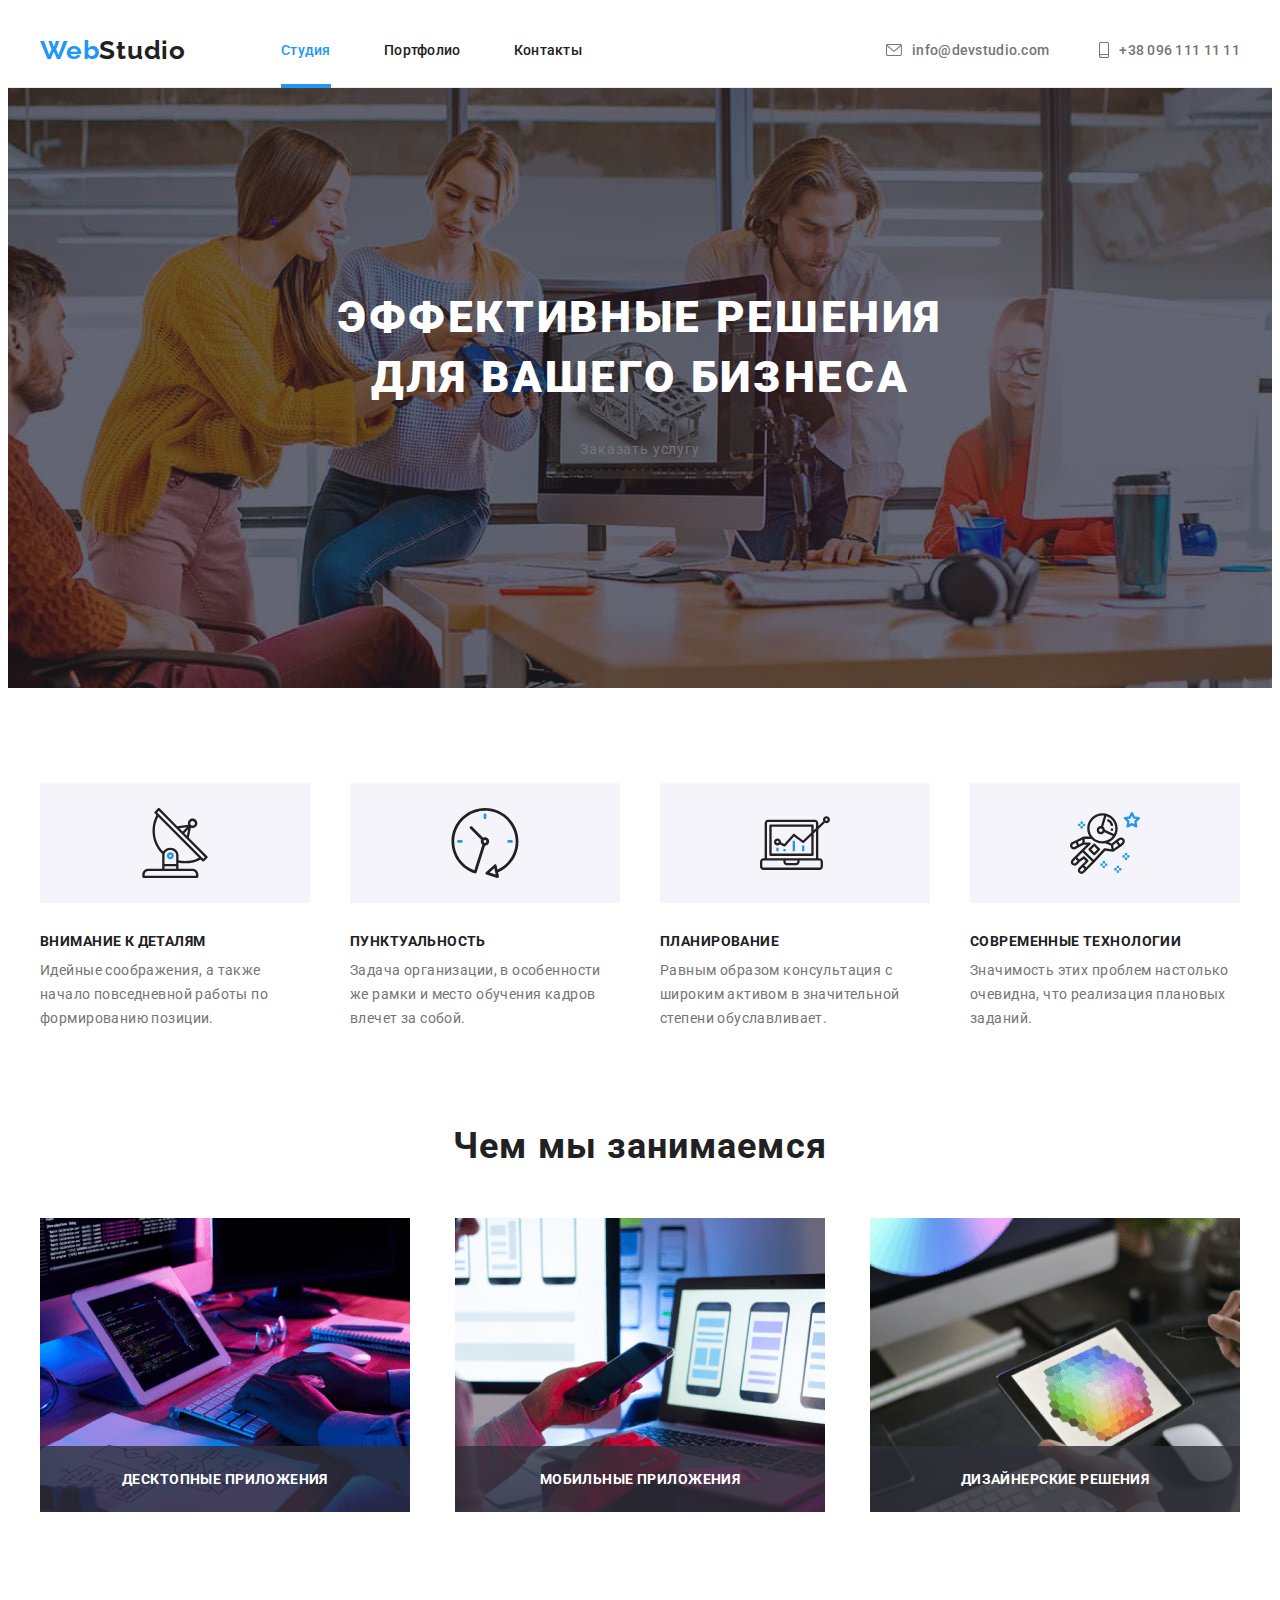
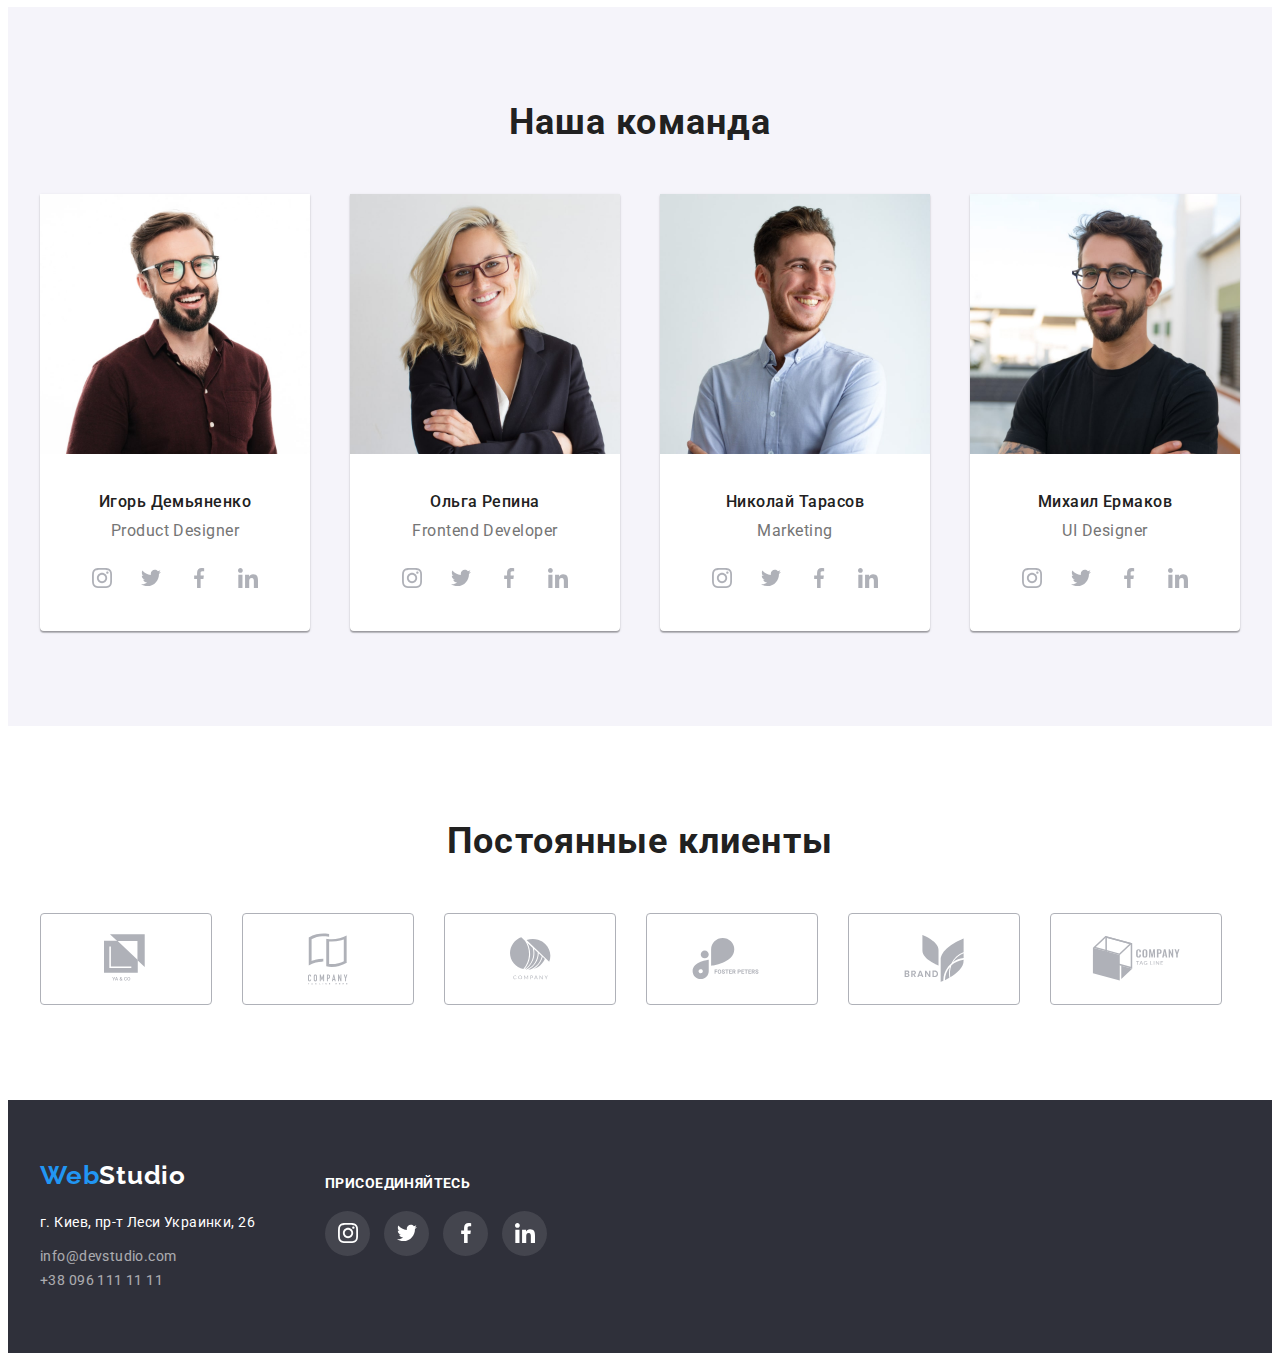
==== commit 34b5c5ee: "1" ====
--- a/index.html
+++ b/index.html
@@ -22,7 +22,7 @@
                 <a href="./index.html" class="logo"><span>Web</span>Studio</a>
                 <ul class="list">
                     <li class="site-nav item">
-                        <a href="" class="site-nav current">Студия</a>
+                        <a href="" class="site-nav current current-border">Студия</a>
                     </li>
                     <li class="site-nav item">
                         <a href="./portfolio.html">Портфолио</a>
--- a/css/styles.css
+++ b/css/styles.css
@@ -96,6 +96,9 @@
   text-decoration: none;
   font-weight: 500;
   margin: 0;
+  transition-property: color;
+  transition-duration: 250ms;
+  transition-timing-function: cubic-bezier(0.4, 0, 0.2, 1);
 }
 .site-nav .item + .item {
   margin-left: 40px;
@@ -198,7 +201,11 @@
   box-shadow: 0px 4px 4px rgba(0, 0, 0, 0.15);
 }
 .btn {
+  padding: 0;
   border: none;
+  font: inherit;
+  color: inherit;
+  background-color: transparent;
 }
 .button-portfolio {
   display: inline-block;
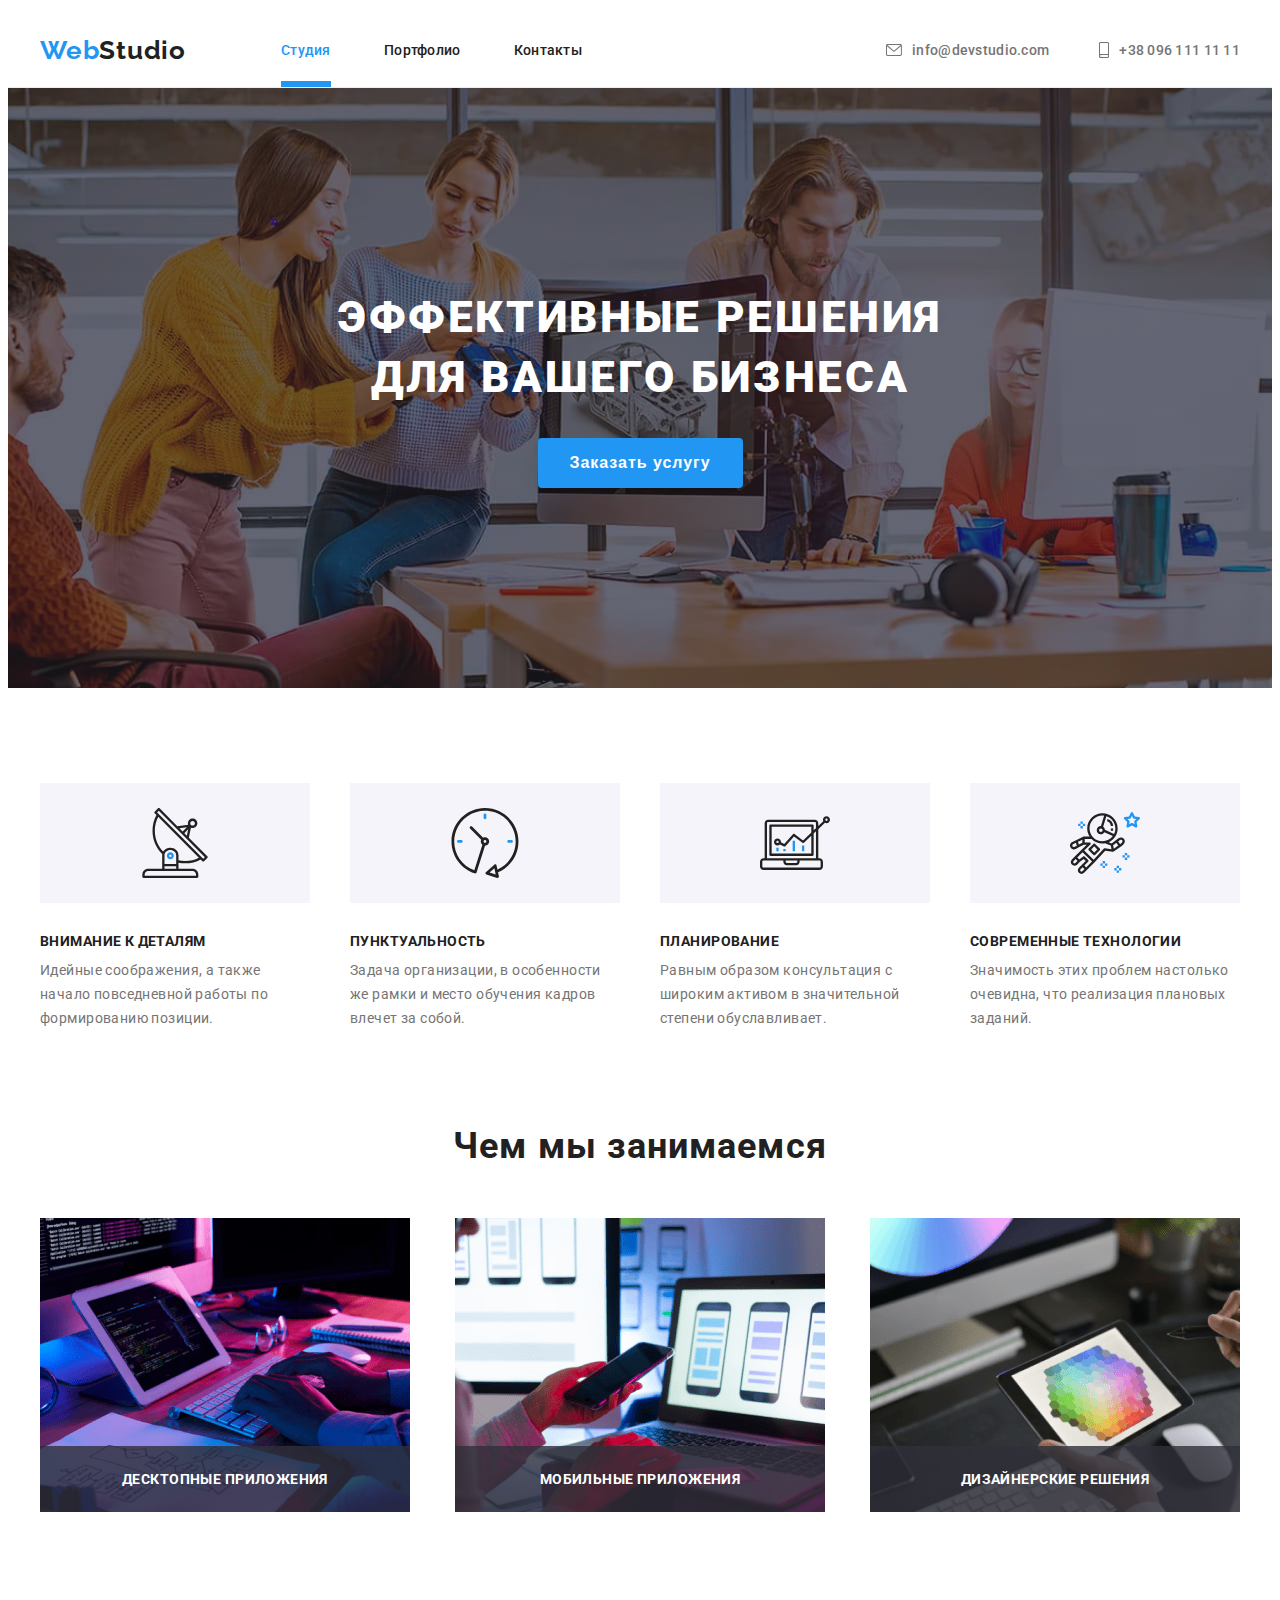
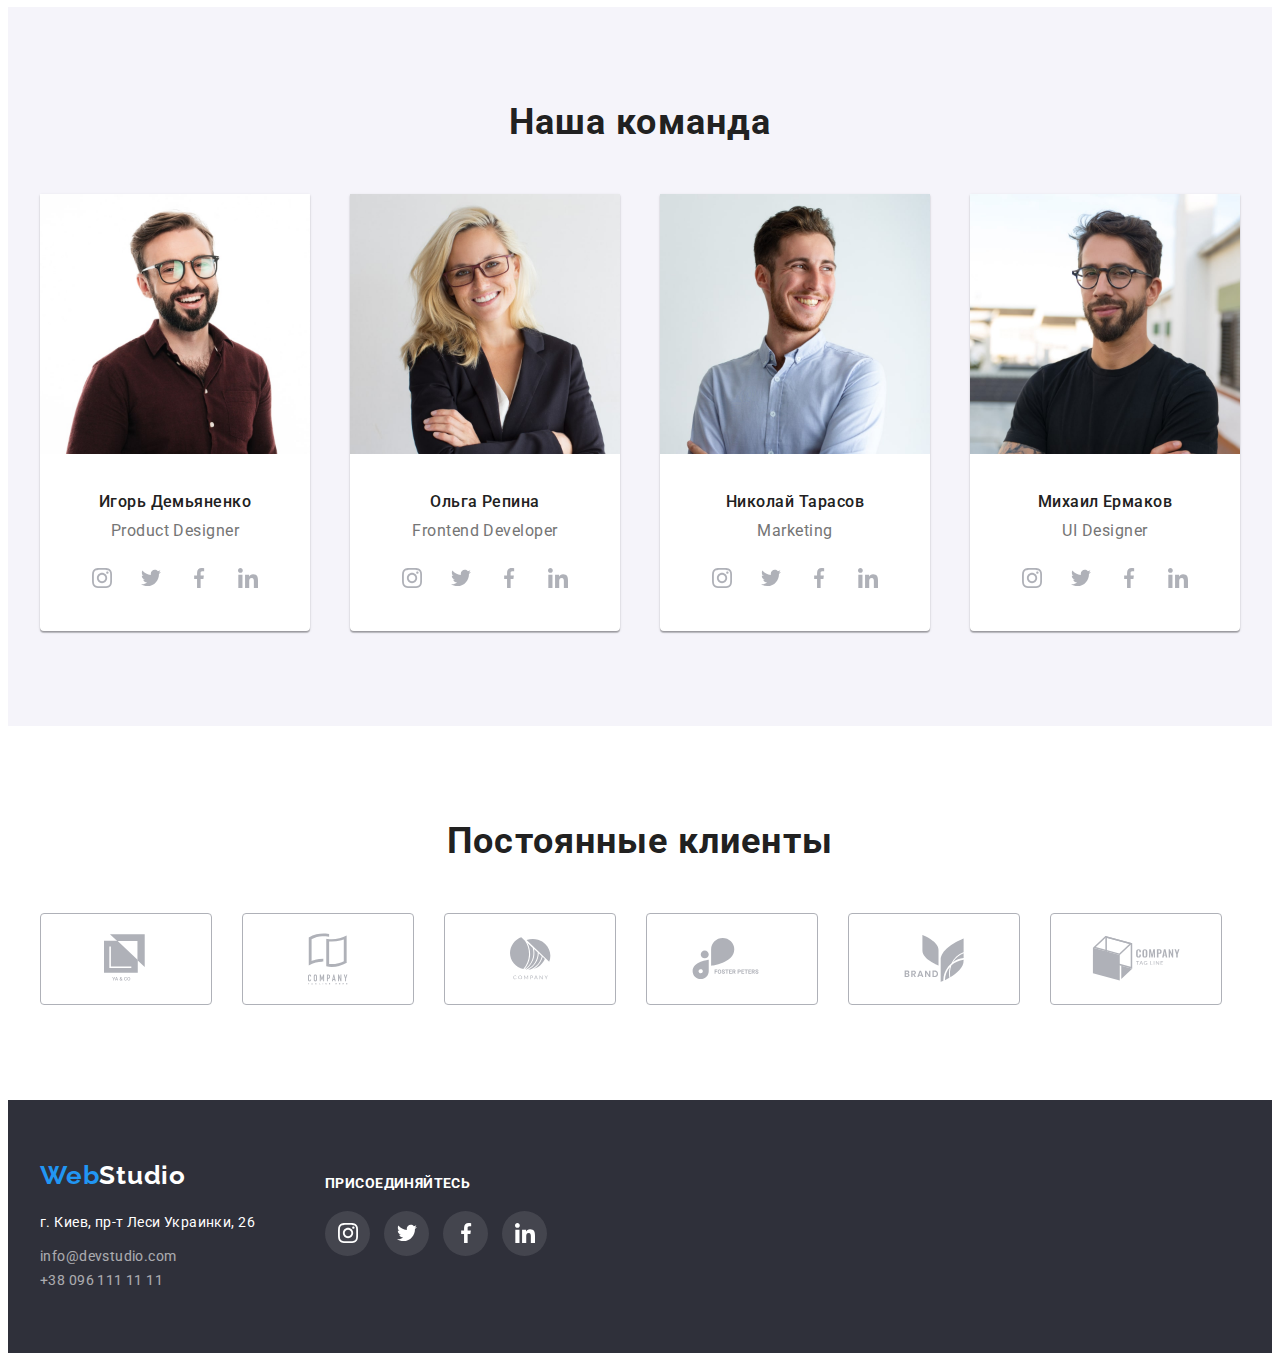
==== commit fd7cf814: "1" ====
--- a/index.html
+++ b/index.html
@@ -22,7 +22,7 @@
                 <a href="./index.html" class="logo"><span>Web</span>Studio</a>
                 <ul class="list">
                     <li class="site-nav item">
-                        <a href="" class="site-nav current current-border">Студия</a>
+                        <a href="" class="site-nav current">Студия</a>
                     </li>
                     <li class="site-nav item">
                         <a href="./portfolio.html">Портфолио</a>
--- a/css/styles.css
+++ b/css/styles.css
@@ -114,9 +114,9 @@
 .site-nav.current {
   color: var(--accent-color);
 }
-.current-border {
-  border-bottom: solid 4px var(--accent-color);
-  padding-bottom: 26px;
+.current {
+  border-bottom: solid 6px var(--accent-color);
+  padding-bottom: 23px;
   width: 100%;
 }
 .header-mail-tel {
@@ -201,11 +201,7 @@
   box-shadow: 0px 4px 4px rgba(0, 0, 0, 0.15);
 }
 .btn {
-  padding: 0;
   border: none;
-  font: inherit;
-  color: inherit;
-  background-color: transparent;
 }
 .button-portfolio {
   display: inline-block;
@@ -516,10 +512,14 @@
   /* transform: scale(0) rotate(0);
   transition: transform 1000ms var(--timing-function); */
 }
-.outline:hover .portfolio-img-title,
-.outline:focus .portfolio-img-title {
+.portfolio-works-link:hover .portfolio-img-title,
+.portfolio-works-link:focus .portfolio-img-title {
   transform: translateX(0%);
   /* transform: scale(1) rotate(360deg); */
+}
+.portfolio-works-link {
+  display: inherit;
+  text-decoration: none;
 }
 .portfolio-title-text {
   padding: 20px 24px;
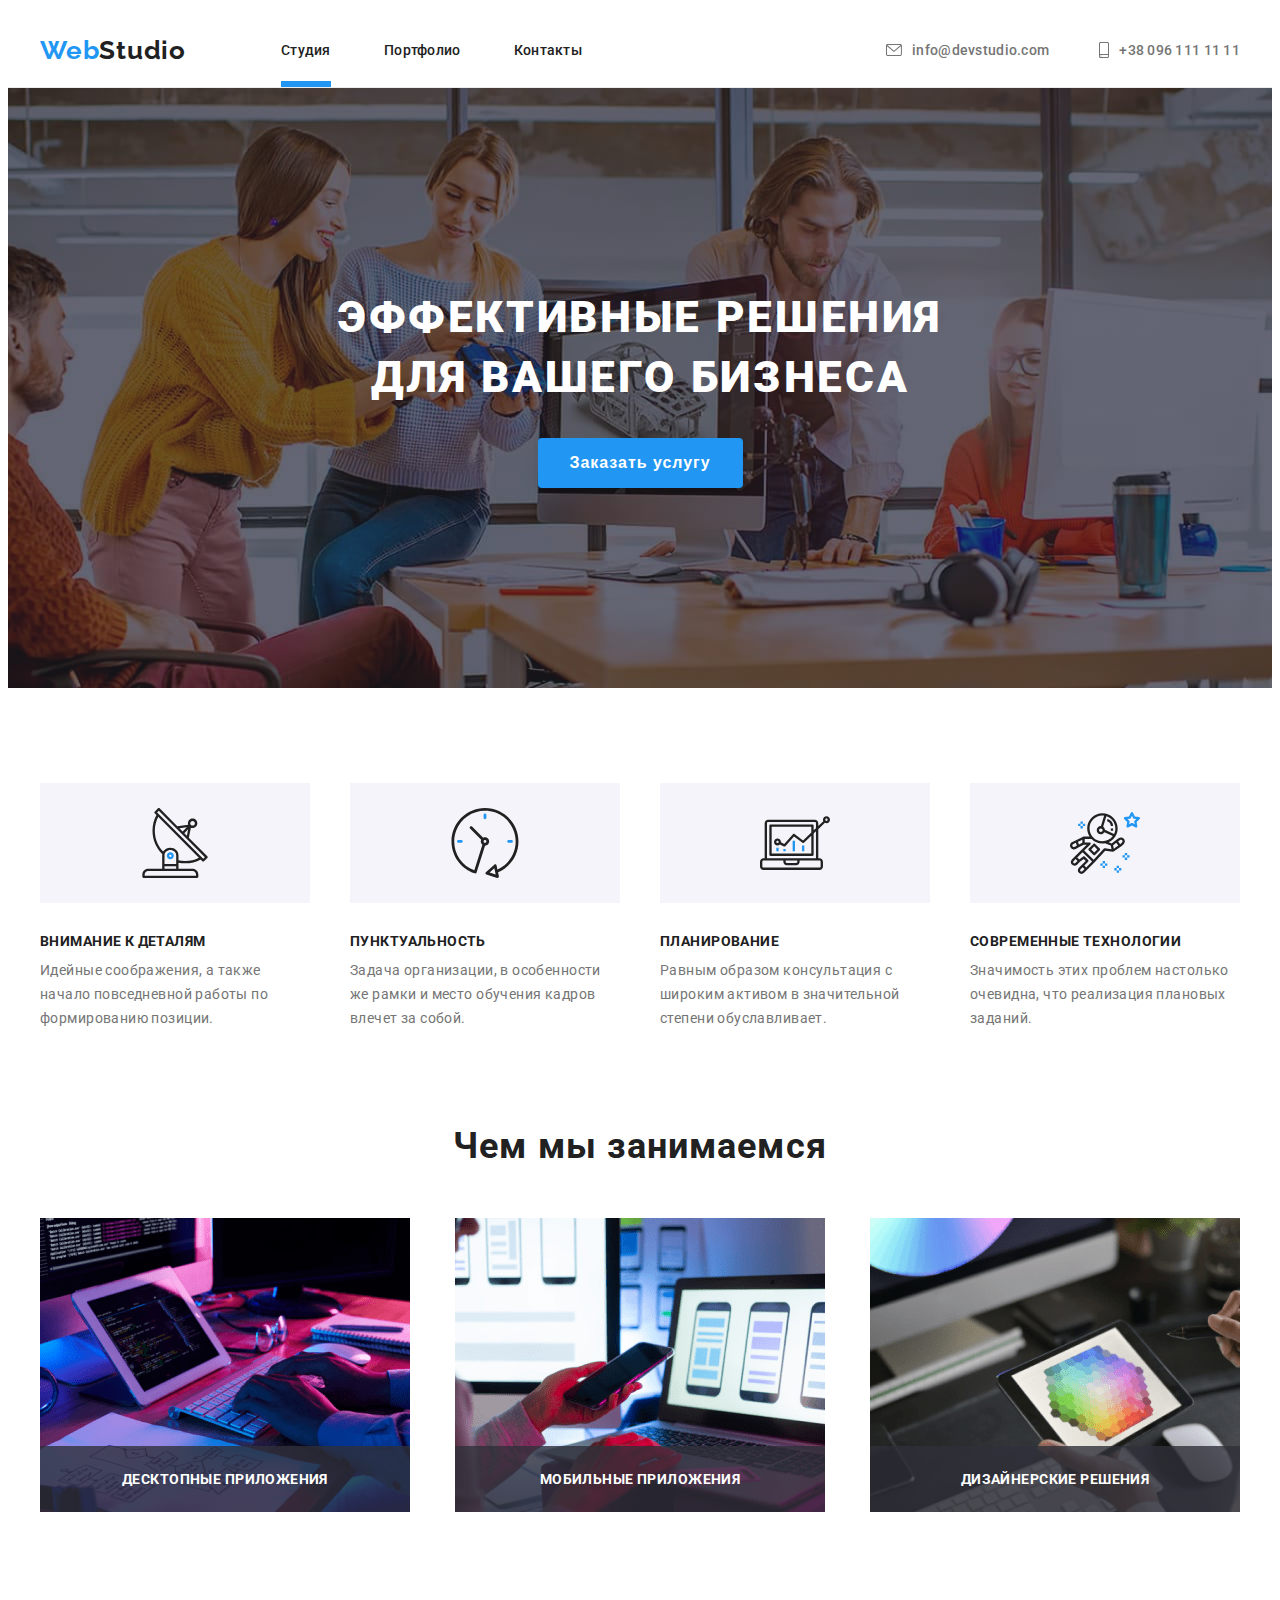
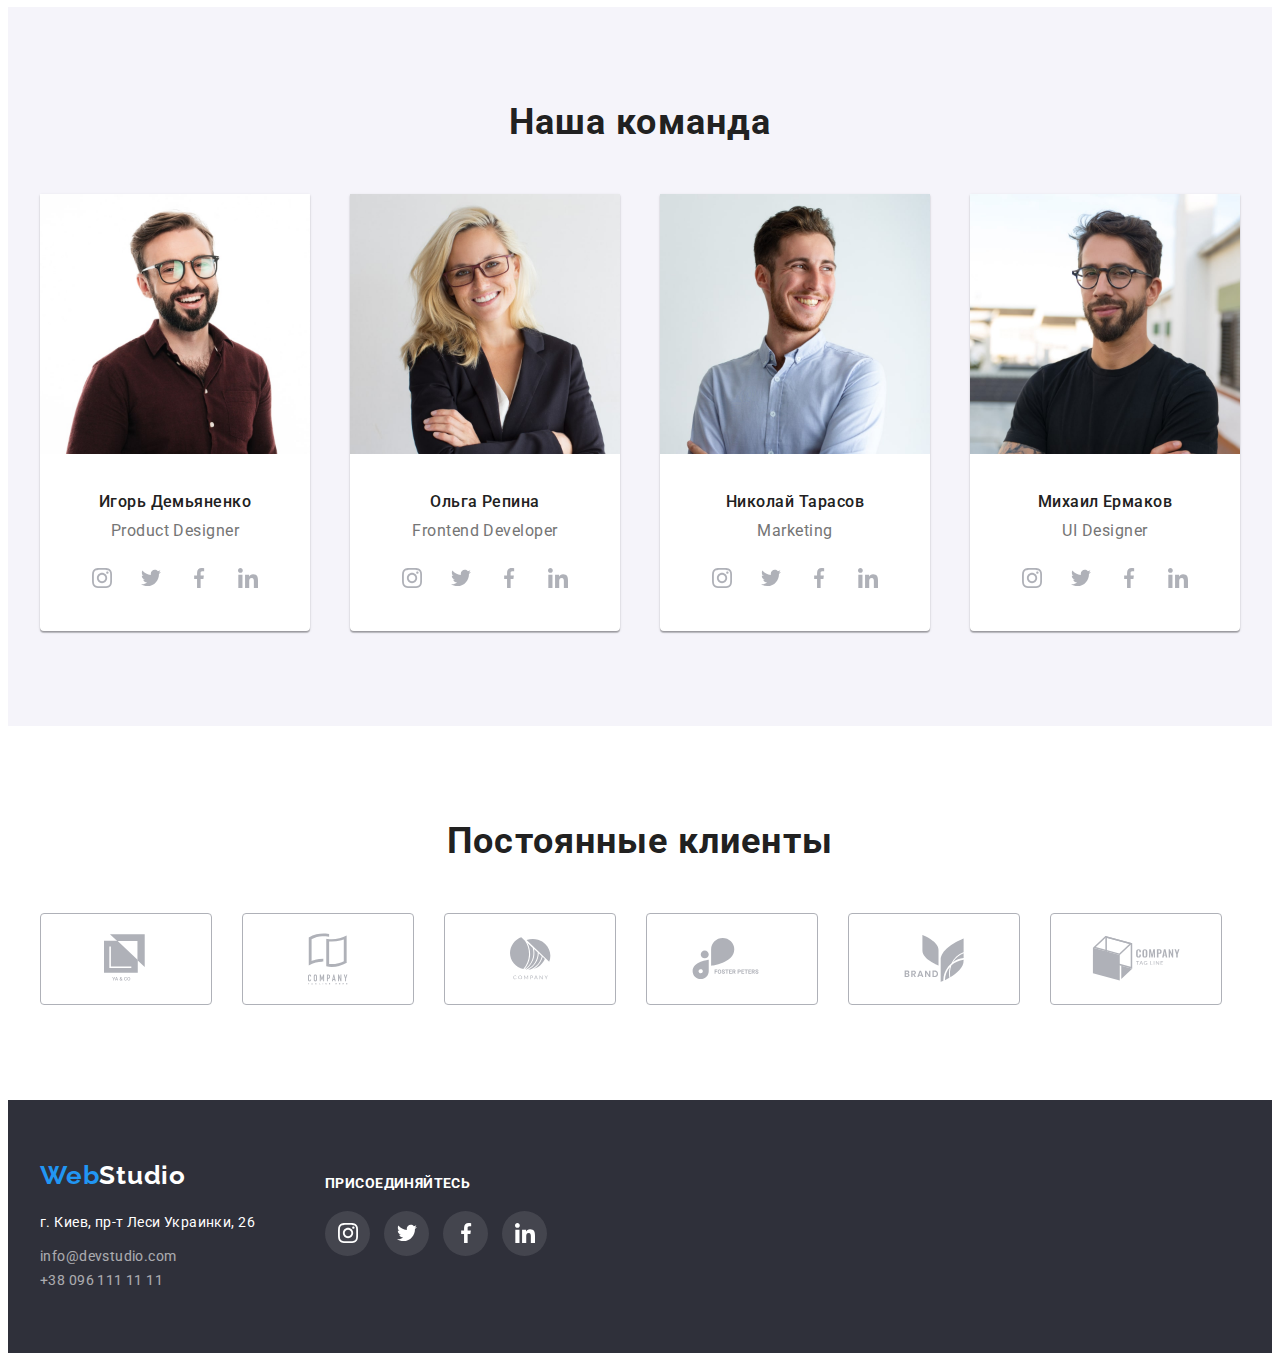
==== commit a30963ff: "1" ====
--- a/index.html
+++ b/index.html
@@ -21,13 +21,14 @@
             <nav class="main-nav">
                 <a href="./index.html" class="logo"><span>Web</span>Studio</a>
                 <ul class="list">
-                    <li class="site-nav item">
-                        <a href="" class="site-nav current">Студия</a>
-                    </li>
-                    <li class="site-nav item">
+                    <li class="site-nav">
+                        <a href="" class="current">Студия</a>
+                    </li>
+                    <li class="site-nav">
                         <a href="./portfolio.html">Портфолио</a>
                     </li>
-                    <li class="site-nav item"><a href="">Контакты</a>
+                    <li class="site-nav">
+                        <a href="">Контакты</a>
                     </li>
                 </ul>
                 <ul class="header-mail-tel">
--- a/css/styles.css
+++ b/css/styles.css
@@ -107,8 +107,8 @@
   list-style: none;
   margin-left: 90px;
 }
-.site-nav :hover,
-.site-nav :focus {
+.site-nav:hover,
+.site-nav:focus {
   color: var(--accent-color);
 }
 .site-nav.current {
@@ -557,8 +557,12 @@
   transition-duration: 250ms;
   transition-timing-function: cubic-bezier(0.4, 0, 0.2, 1);
 }
-.outline:hover,
-.outline:focus {
+.outline:hover {
+  cursor: pointer;
+  box-shadow: 0px 1px 1px rgba(0, 0, 0, 0.12), 0px 4px 4px rgba(0, 0, 0, 0.06),
+    1px 4px 6px rgba(0, 0, 0, 0.16);
+}
+.portfolio-works-link:focus {
   cursor: pointer;
   box-shadow: 0px 1px 1px rgba(0, 0, 0, 0.12), 0px 4px 4px rgba(0, 0, 0, 0.06),
     1px 4px 6px rgba(0, 0, 0, 0.16);
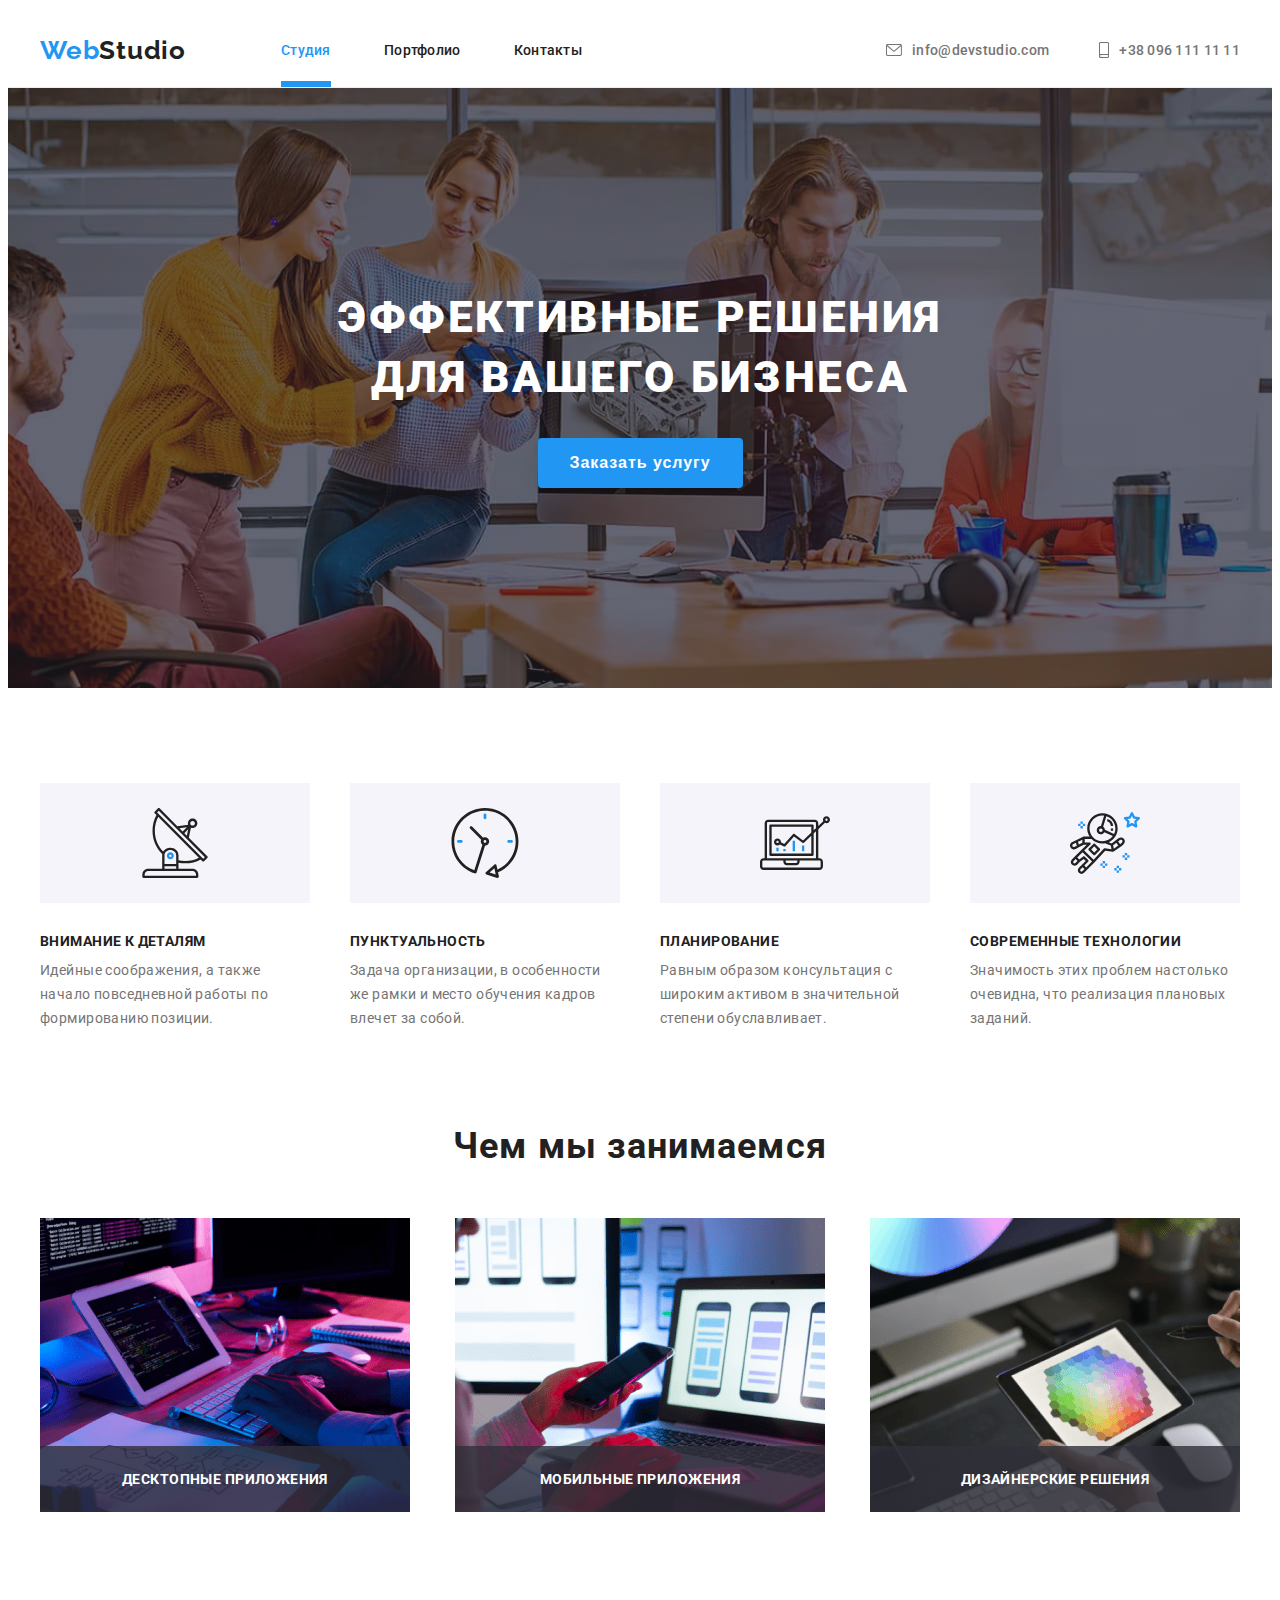
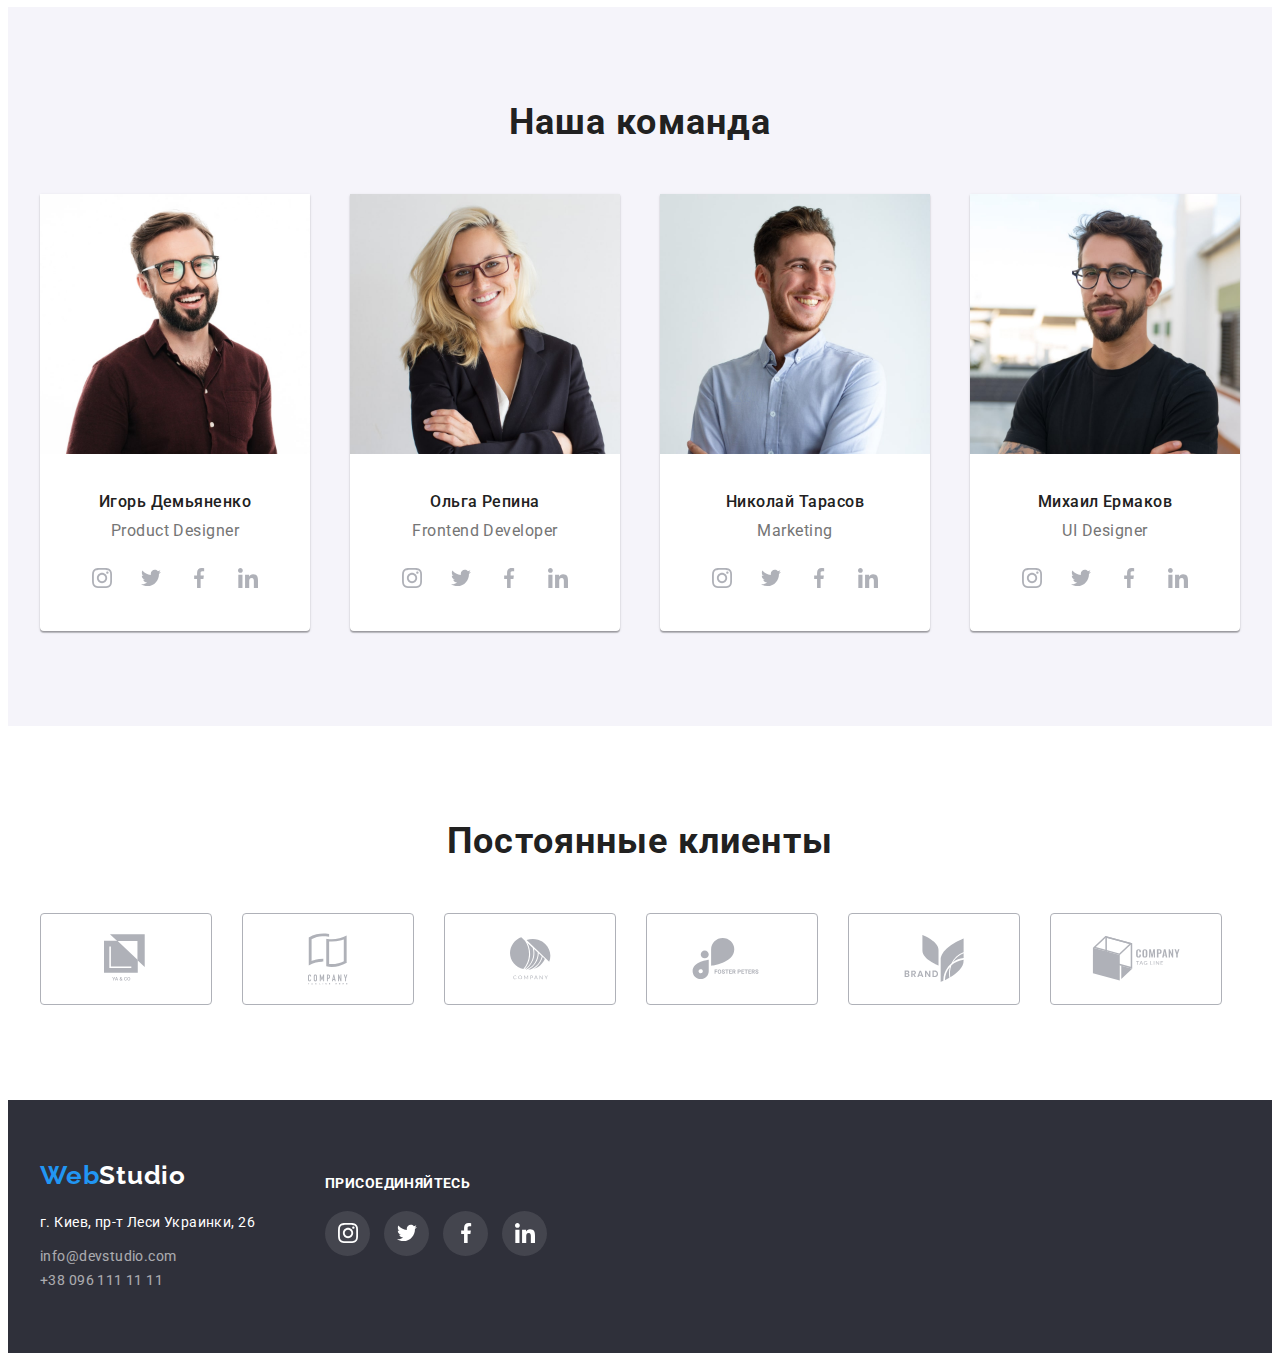
==== commit 508f3b4e: "1" ====
--- a/index.html
+++ b/index.html
@@ -21,13 +21,13 @@
             <nav class="main-nav">
                 <a href="./index.html" class="logo"><span>Web</span>Studio</a>
                 <ul class="list">
-                    <li class="site-nav">
-                        <a href="" class="current">Студия</a>
-                    </li>
-                    <li class="site-nav">
+                    <li class="site-nav item">
+                        <a href="" class="nav-border current">Студия</a>
+                    </li>
+                    <li class="site-nav item">
                         <a href="./portfolio.html">Портфолио</a>
                     </li>
-                    <li class="site-nav">
+                    <li class="site-nav item">
                         <a href="">Контакты</a>
                     </li>
                 </ul>
--- a/css/styles.css
+++ b/css/styles.css
@@ -107,11 +107,11 @@
   list-style: none;
   margin-left: 90px;
 }
-.site-nav:hover,
-.site-nav:focus {
+.site-nav a:hover,
+.site-nav a:focus {
   color: var(--accent-color);
 }
-.site-nav.current {
+.nav-border.current {
   color: var(--accent-color);
 }
 .current {
@@ -545,13 +545,15 @@
   height: 120px;
   background-color: var(--bacground-secondary);
 }
+.portfolio-works-wrapper {
+  position: relative;
+  display: flex;
+  overflow: hidden;
+}
 .outline {
   border: 1px solid #ececec;
   margin-bottom: 30px;
   max-width: 370px;
-  position: relative;
-  display: grid;
-  overflow: hidden;
 
   transition-property: box-shadow;
   transition-duration: 250ms;
